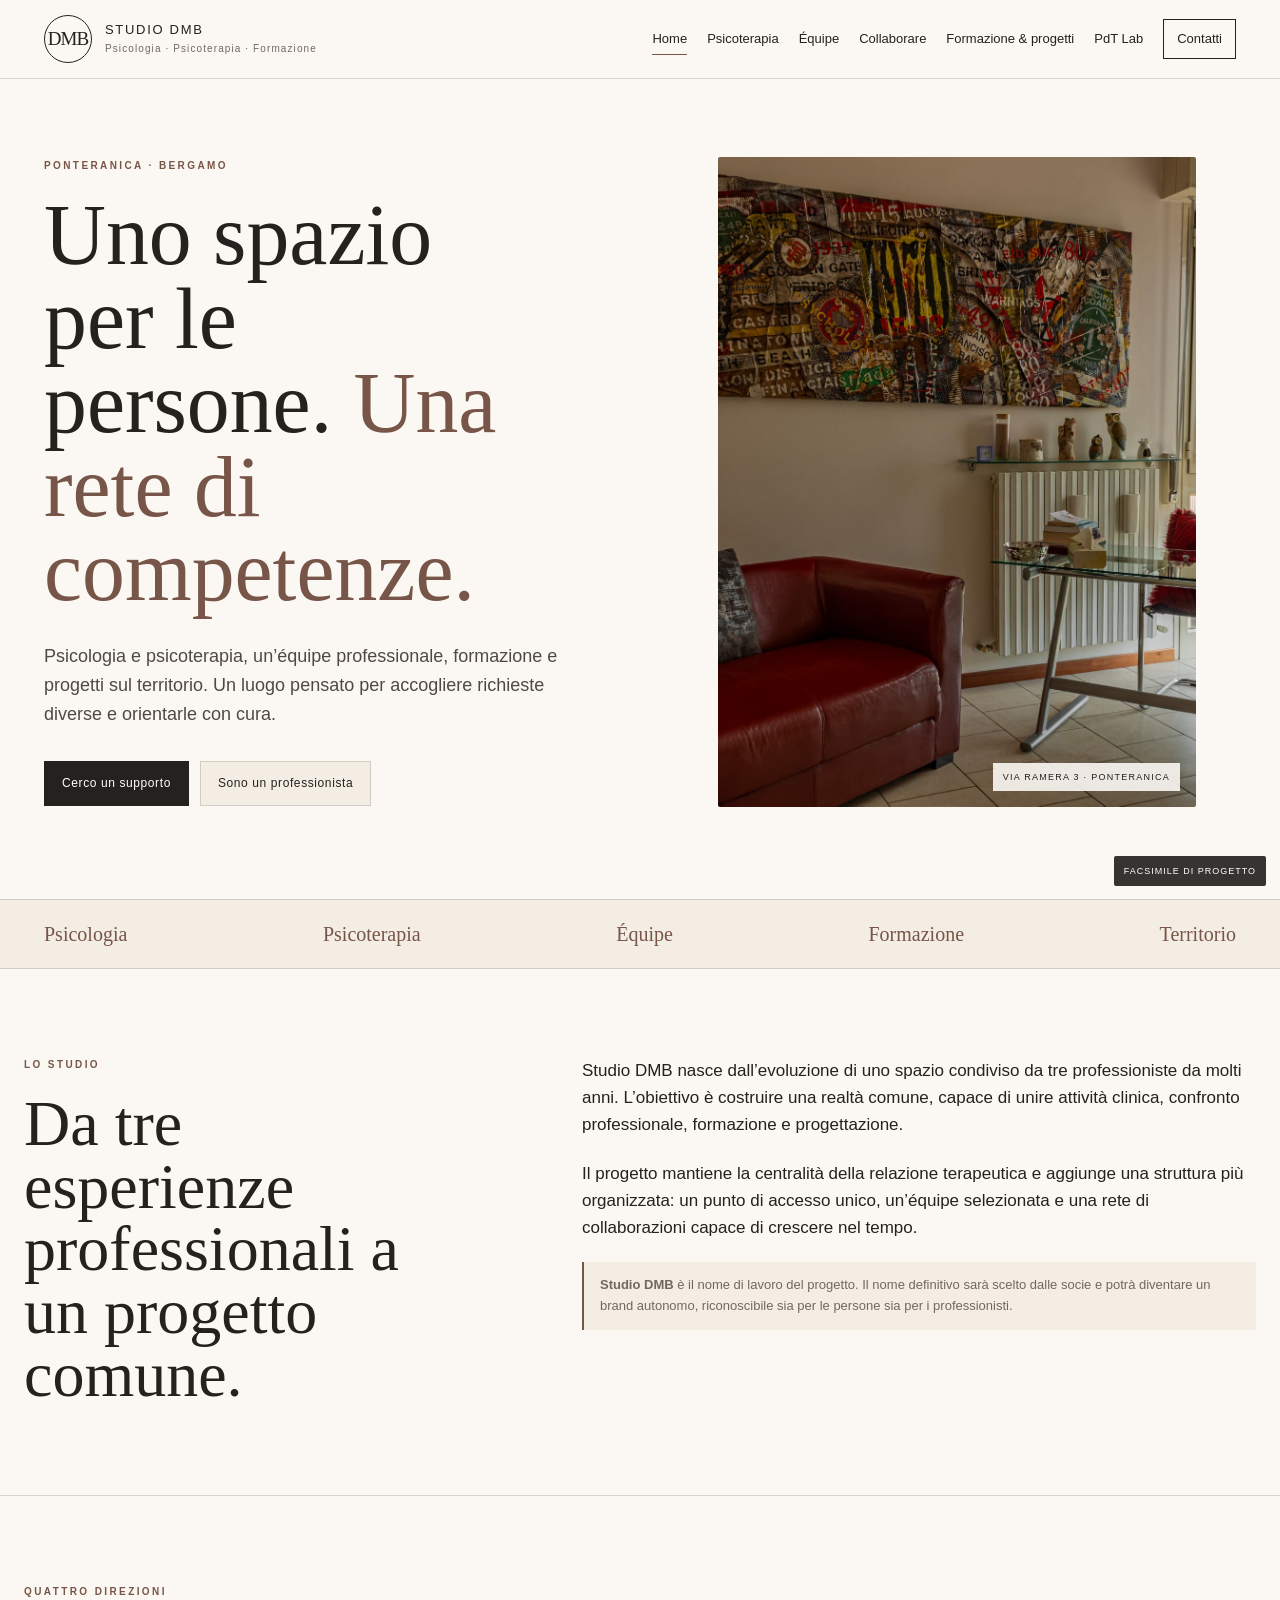
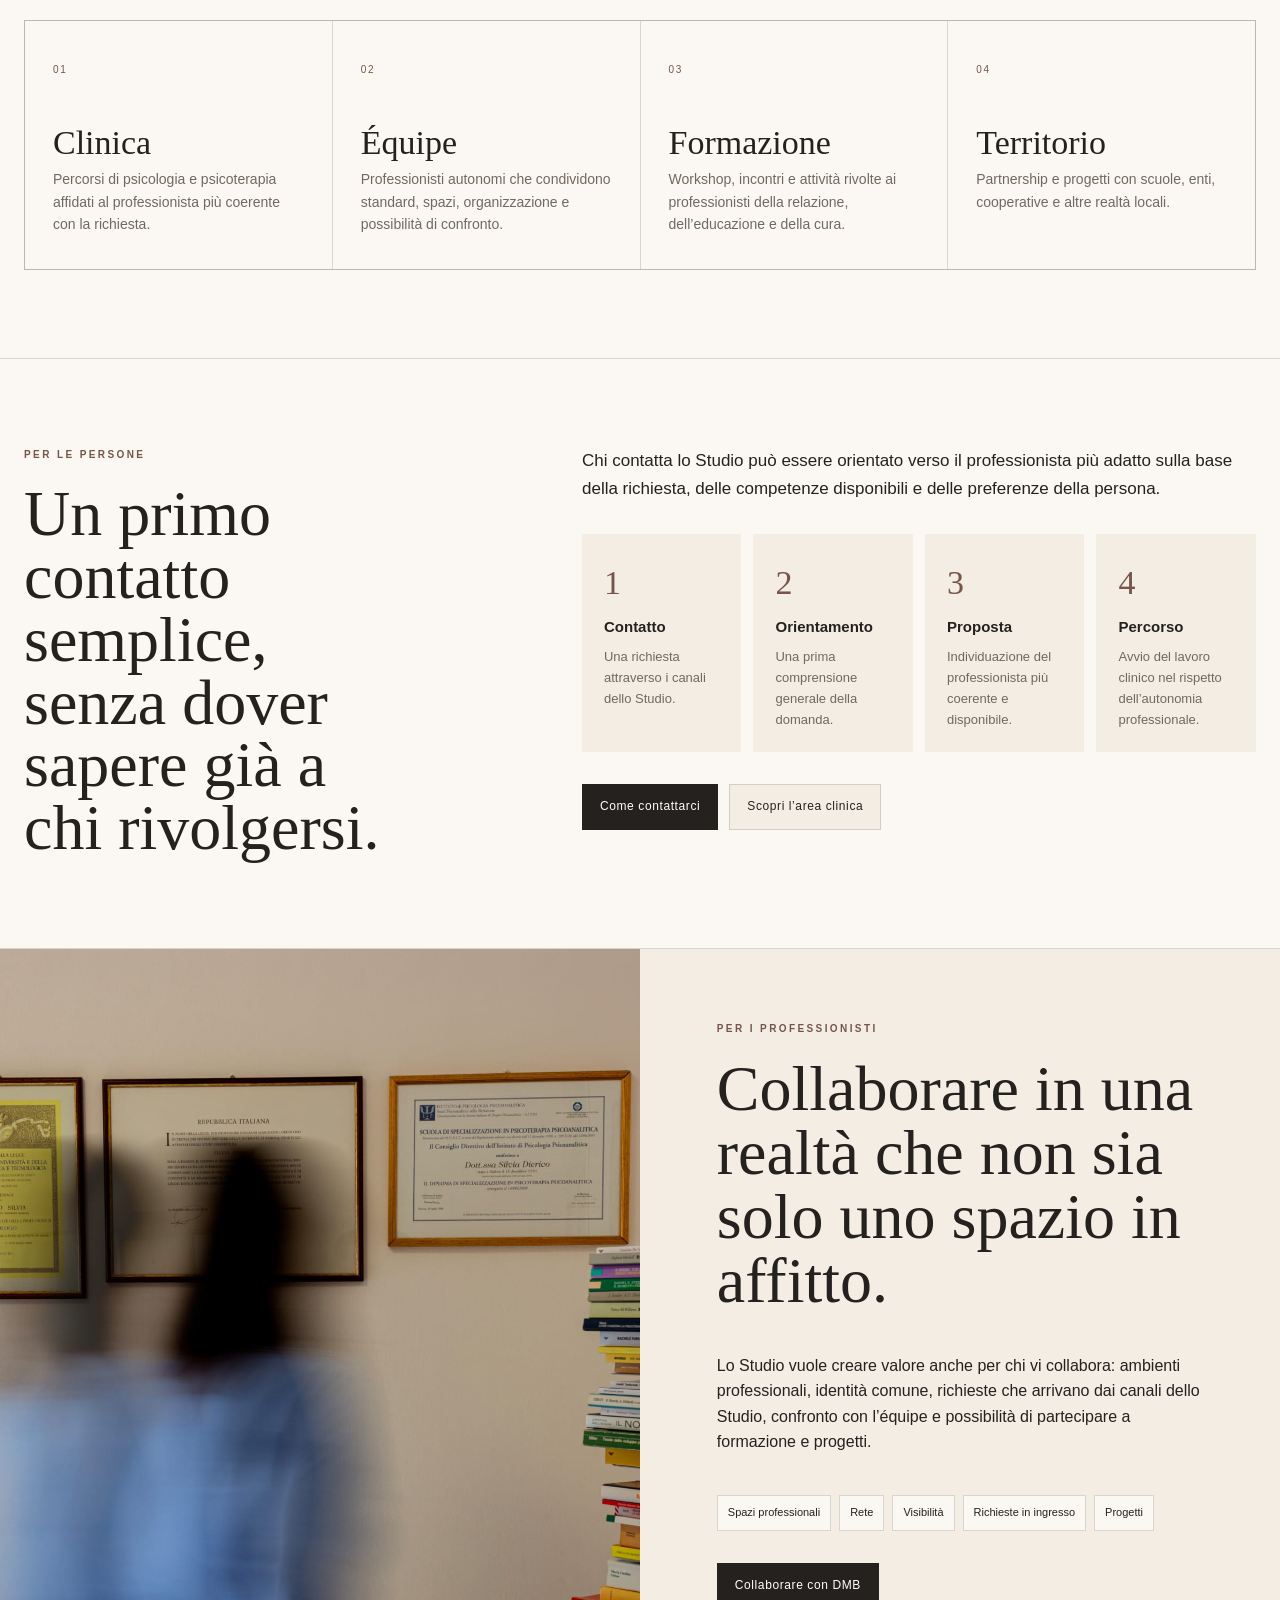
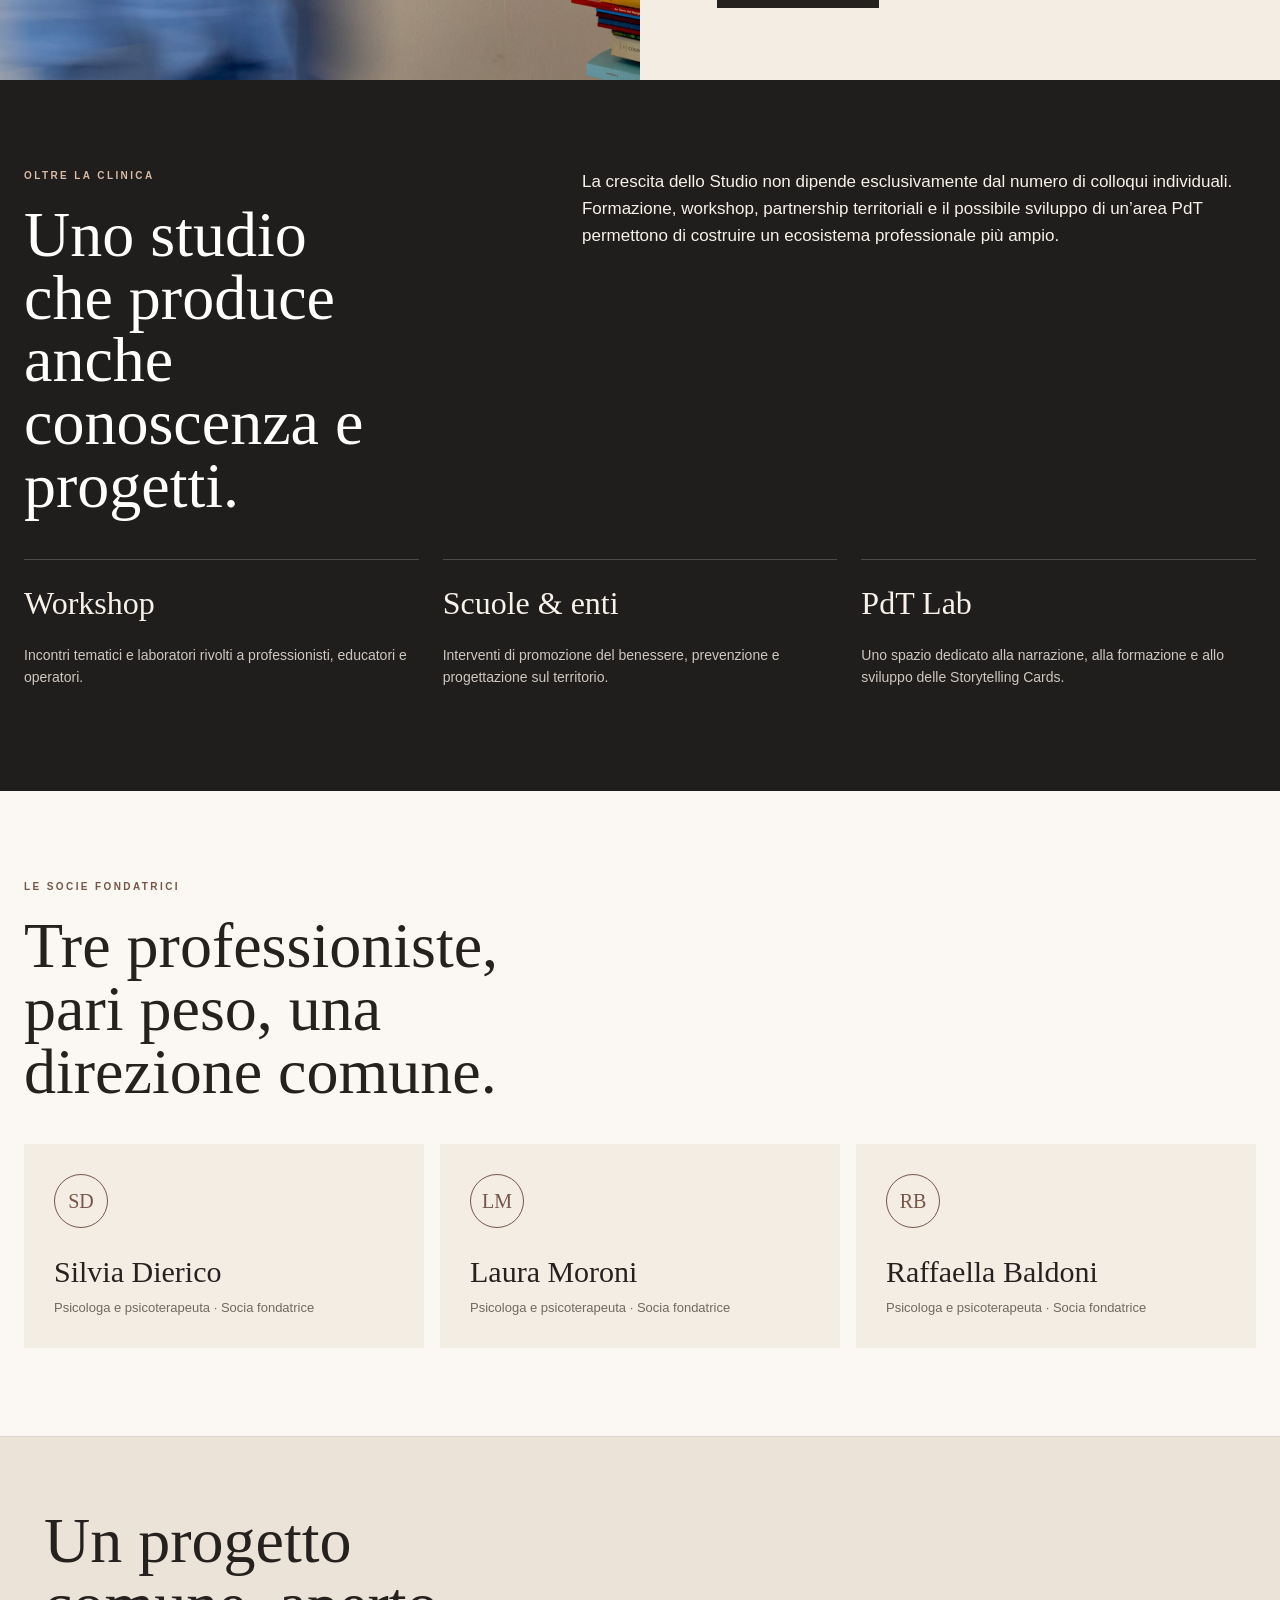
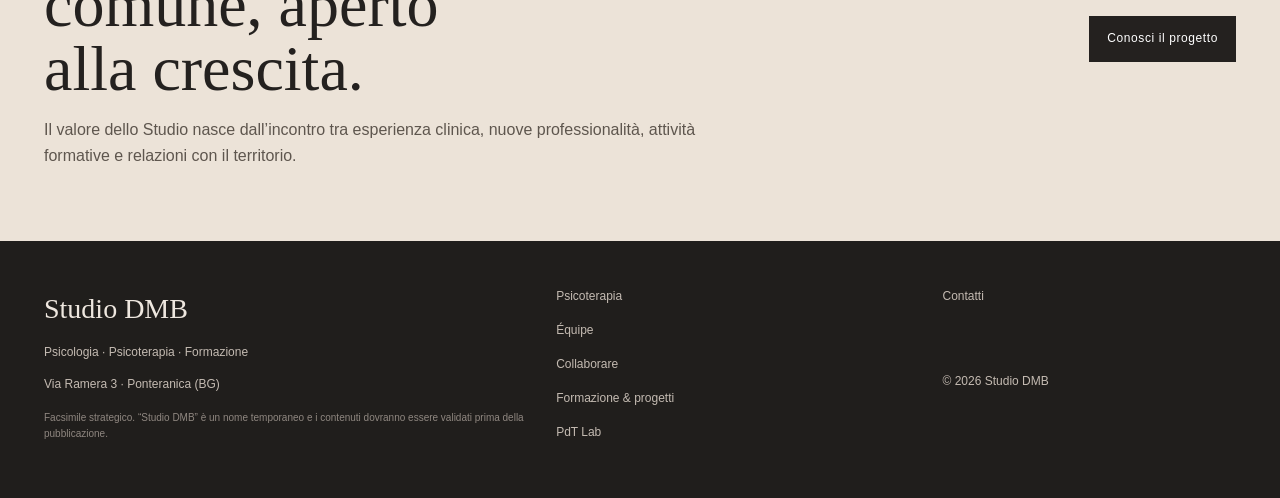
==== index.html @ 2db2015d "Add files via upload" ====
<!doctype html>
<html lang="it">
<head>
  <meta charset="utf-8"><meta name="viewport" content="width=device-width,initial-scale=1">
  <title>Studio DMB — Psicologia, Psicoterapia, Formazione</title>
  <meta name="description" content="Studio DMB a Ponteranica: psicologia, psicoterapia, équipe, formazione e progetti con scuole, enti e territorio.">
  <link rel="stylesheet" href="style.css">
</head>
<body>
<a class="skip-link" href="#main">Vai al contenuto</a>
<header class="site-header"><div class="header-inner">
<a class="brand" href="index.html"><span class="monogram">DMB</span><span class="brand-copy"><strong>Studio DMB</strong><small>Psicologia · Psicoterapia · Formazione</small></span></a>
<button class="menu-toggle" aria-expanded="false" aria-controls="nav">Menu</button>
<nav id="nav" class="main-nav"><a aria-current="page" href="index.html">Home</a><a href="psicoterapia.html">Psicoterapia</a><a href="equipe.html">Équipe</a><a href="collaborare.html">Collaborare</a><a href="formazione-progetti.html">Formazione & progetti</a><a href="pdt.html">PdT Lab</a><a class="nav-cta" href="contatti.html">Contatti</a></nav>
</div></header>
<main id="main">
<section class="hero">
  <div class="hero-copy">
    <p class="eyebrow">PONTERANICA · BERGAMO</p>
    <h1>Uno spazio per le persone. <em>Una rete di competenze.</em></h1>
    <p class="lead">Psicologia e psicoterapia, un’équipe professionale, formazione e progetti sul territorio. Un luogo pensato per accogliere richieste diverse e orientarle con cura.</p>
    <div class="hero-actions"><a class="button primary" href="psicoterapia.html">Cerco un supporto</a><a class="button soft" href="collaborare.html">Sono un professionista</a></div>
  </div>
  <figure class="hero-media"><img src="assets/studio-main.jpg" alt="Interno dello studio a Ponteranica con divano rosso, scrivania e luce naturale"><figcaption class="media-tag">Via Ramera 3 · Ponteranica</figcaption></figure>
</section>
<section class="band"><div class="band-inner"><span>Psicologia</span><span>Psicoterapia</span><span>Équipe</span><span>Formazione</span><span>Territorio</span></div></section>
<section class="section"><div class="section-inner section-grid">
  <div><p class="eyebrow">LO STUDIO</p><h2 class="section-title">Da tre esperienze professionali a un progetto comune.</h2></div>
  <div class="section-copy"><p>Studio DMB nasce dall’evoluzione di uno spazio condiviso da tre professioniste da molti anni. L’obiettivo è costruire una realtà comune, capace di unire attività clinica, confronto professionale, formazione e progettazione.</p><p>Il progetto mantiene la centralità della relazione terapeutica e aggiunge una struttura più organizzata: un punto di accesso unico, un’équipe selezionata e una rete di collaborazioni capace di crescere nel tempo.</p><p class="small-note"><strong>Studio DMB</strong> è il nome di lavoro del progetto. Il nome definitivo sarà scelto dalle socie e potrà diventare un brand autonomo, riconoscibile sia per le persone sia per i professionisti.</p></div>
</div></section>
<section class="section"><div class="section-inner"><p class="eyebrow">QUATTRO DIREZIONI</p><div class="value-grid">
  <article class="value-card"><span class="number">01</span><h3>Clinica</h3><p>Percorsi di psicologia e psicoterapia affidati al professionista più coerente con la richiesta.</p></article>
  <article class="value-card"><span class="number">02</span><h3>Équipe</h3><p>Professionisti autonomi che condividono standard, spazi, organizzazione e possibilità di confronto.</p></article>
  <article class="value-card"><span class="number">03</span><h3>Formazione</h3><p>Workshop, incontri e attività rivolte ai professionisti della relazione, dell’educazione e della cura.</p></article>
  <article class="value-card"><span class="number">04</span><h3>Territorio</h3><p>Partnership e progetti con scuole, enti, cooperative e altre realtà locali.</p></article>
</div></div></section>
<section class="section"><div class="section-inner section-grid">
  <div><p class="eyebrow">PER LE PERSONE</p><h2 class="section-title">Un primo contatto semplice, senza dover sapere già a chi rivolgersi.</h2></div>
  <div class="section-copy"><p>Chi contatta lo Studio può essere orientato verso il professionista più adatto sulla base della richiesta, delle competenze disponibili e delle preferenze della persona.</p><div class="pathway">
    <div class="step"><b>1</b><h3>Contatto</h3><p>Una richiesta attraverso i canali dello Studio.</p></div>
    <div class="step"><b>2</b><h3>Orientamento</h3><p>Una prima comprensione generale della domanda.</p></div>
    <div class="step"><b>3</b><h3>Proposta</h3><p>Individuazione del professionista più coerente e disponibile.</p></div>
    <div class="step"><b>4</b><h3>Percorso</h3><p>Avvio del lavoro clinico nel rispetto dell’autonomia professionale.</p></div>
  </div><div class="hero-actions"><a class="button primary" href="contatti.html">Come contattarci</a><a class="button soft" href="psicoterapia.html">Scopri l’area clinica</a></div></div>
</div></section>
<section class="photo-split">
  <div class="photo"><img src="assets/studio-movement.jpg" alt="Figura in movimento nello studio accanto a diplomi e libri"></div>
  <div class="copy"><p class="eyebrow">PER I PROFESSIONISTI</p><h2>Collaborare in una realtà che non sia solo uno spazio in affitto.</h2><p>Lo Studio vuole creare valore anche per chi vi collabora: ambienti professionali, identità comune, richieste che arrivano dai canali dello Studio, confronto con l’équipe e possibilità di partecipare a formazione e progetti.</p><div class="tag-row"><span class="tag">Spazi professionali</span><span class="tag">Rete</span><span class="tag">Visibilità</span><span class="tag">Richieste in ingresso</span><span class="tag">Progetti</span></div><div class="hero-actions"><a class="button primary" href="collaborare.html">Collaborare con DMB</a></div></div>
</section>
<section class="section dark-section"><div class="section-inner"><div class="section-grid">
  <div><p class="eyebrow">OLTRE LA CLINICA</p><h2 class="section-title">Uno studio che produce anche conoscenza e progetti.</h2></div>
  <div class="section-copy"><p>La crescita dello Studio non dipende esclusivamente dal numero di colloqui individuali. Formazione, workshop, partnership territoriali e il possibile sviluppo di un’area PdT permettono di costruire un ecosistema professionale più ampio.</p></div>
</div><div class="dark-grid"><article class="dark-card"><h3>Workshop</h3><p>Incontri tematici e laboratori rivolti a professionisti, educatori e operatori.</p></article><article class="dark-card"><h3>Scuole & enti</h3><p>Interventi di promozione del benessere, prevenzione e progettazione sul territorio.</p></article><article class="dark-card"><h3>PdT Lab</h3><p>Uno spazio dedicato alla narrazione, alla formazione e allo sviluppo delle Storytelling Cards.</p></article></div></div></section>
<section class="section"><div class="section-inner"><p class="eyebrow">LE SOCIE FONDATRICI</p><h2 class="section-title" style="max-width:16ch">Tre professioniste, pari peso, una direzione comune.</h2><div class="founder-grid">
  <article class="founder"><div class="founder-badge">SD</div><h3>Silvia Dierico</h3><p>Psicologa e psicoterapeuta · Socia fondatrice</p></article>
  <article class="founder"><div class="founder-badge">LM</div><h3>Laura Moroni</h3><p>Psicologa e psicoterapeuta · Socia fondatrice</p></article>
  <article class="founder"><div class="founder-badge">RB</div><h3>Raffaella Baldoni</h3><p>Psicologa e psicoterapeuta · Socia fondatrice</p></article>
</div></div></section>
<section class="callout"><div class="callout-inner"><div><h2>Un progetto comune, aperto alla crescita.</h2><p>Il valore dello Studio nasce dall’incontro tra esperienza clinica, nuove professionalità, attività formative e relazioni con il territorio.</p></div><a class="button primary" href="equipe.html">Conosci il progetto</a></div></section>
</main>
<footer class="site-footer"><div class="footer-inner"><div><div class="footer-brand">Studio DMB</div><p>Psicologia · Psicoterapia · Formazione</p><p>Via Ramera 3 · Ponteranica (BG)</p><p class="footer-note">Facsimile strategico. “Studio DMB” è un nome temporaneo e i contenuti dovranno essere validati prima della pubblicazione.</p></div><div class="footer-nav"><a href="psicoterapia.html">Psicoterapia</a><a href="equipe.html">Équipe</a><a href="collaborare.html">Collaborare</a><a href="formazione-progetti.html">Formazione & progetti</a><a href="pdt.html">PdT Lab</a></div><div class="footer-nav"><a href="contatti.html">Contatti</a><p>© 2026 Studio DMB</p></div></div></footer>
<div class="demo-note">Facsimile di progetto</div><script src="script.js"></script>
</body></html>
---- style.css ----
:root{
  --paper:#fbf8f3;
  --ivory:#f3ede4;
  --sand:#ded0bf;
  --ink:#24211f;
  --muted:#716960;
  --brown:#775548;
  --wine:#73362f;
  --dark:#201e1c;
  --line:rgba(36,33,31,.16);
  --serif:Georgia,'Times New Roman',serif;
  --sans:Inter,Arial,Helvetica,sans-serif;
  --max:1240px;
}
*{box-sizing:border-box}
html{scroll-behavior:smooth}
body{margin:0;background:var(--paper);color:var(--ink);font-family:var(--sans);line-height:1.6}
a{color:inherit;text-decoration:none}
img{display:block;max-width:100%}
button,input,textarea,select{font:inherit}
.skip-link{position:absolute;left:-999px;top:0;background:#fff;padding:10px;z-index:100}.skip-link:focus{left:10px;top:10px}
.site-header{position:sticky;top:0;z-index:30;background:rgba(251,248,243,.94);backdrop-filter:blur(14px);border-bottom:1px solid var(--line)}
.header-inner{max-width:var(--max);margin:auto;padding:15px 24px;display:flex;align-items:center;justify-content:space-between;gap:24px}
.brand{display:flex;align-items:center;gap:13px;min-width:max-content}.monogram{width:48px;height:48px;border:1px solid var(--ink);border-radius:50%;display:grid;place-items:center;font-family:var(--serif);font-size:19px;letter-spacing:-.05em}.brand-copy{display:flex;flex-direction:column;line-height:1.15}.brand-copy strong{font-weight:500;letter-spacing:.13em;text-transform:uppercase;font-size:13px}.brand-copy small{font-size:10px;color:var(--muted);letter-spacing:.11em;margin-top:5px}
.main-nav{display:flex;align-items:center;gap:20px;font-size:13px}.main-nav a{padding:8px 0;position:relative}.main-nav a:not(.nav-cta)::after{content:'';position:absolute;left:0;bottom:2px;width:0;height:1px;background:var(--brown);transition:.2s}.main-nav a:hover::after,.main-nav a[aria-current='page']::after{width:100%}.nav-cta{border:1px solid var(--ink);padding:9px 13px!important}.menu-toggle{display:none;border:1px solid var(--line);background:transparent;padding:8px 11px;color:var(--ink)}
.hero{max-width:var(--max);margin:auto;padding:62px 24px 76px;display:grid;grid-template-columns:1fr 1fr;gap:6vw;align-items:center;min-height:78vh}.hero-copy{max-width:650px}.eyebrow{font-size:10px;letter-spacing:.24em;text-transform:uppercase;color:var(--brown);font-weight:700;margin:0 0 20px}.hero h1,.page-hero h1,.section-title,.display{font-family:var(--serif);font-weight:400;line-height:.98;margin:0}.hero h1{font-size:clamp(54px,6.7vw,94px);max-width:11ch}.hero h1 em{font-style:normal;color:var(--brown)}.lead{font-size:18px;color:#4f4944;max-width:680px;margin:28px 0 0}.hero-actions{display:flex;gap:11px;flex-wrap:wrap;margin-top:32px}.button{display:inline-flex;align-items:center;justify-content:center;gap:8px;padding:12px 17px;font-size:12px;letter-spacing:.05em;border:1px solid var(--ink);transition:.2s}.button.primary{background:var(--ink);color:#fff}.button:hover{transform:translateY(-1px)}.button.soft{border-color:var(--line);background:var(--ivory)}
.hero-media{position:relative}.hero-media img{width:100%;height:650px;object-fit:cover;object-position:center;border-radius:2px}.media-tag{position:absolute;right:16px;bottom:16px;background:rgba(251,248,243,.9);padding:7px 10px;font-size:9px;letter-spacing:.14em;text-transform:uppercase}
.band{border-top:1px solid var(--line);border-bottom:1px solid var(--line);background:var(--ivory)}.band-inner{max-width:var(--max);margin:auto;padding:18px 24px;display:flex;gap:28px;justify-content:space-between;flex-wrap:wrap;font-family:var(--serif);font-size:20px;color:var(--brown)}
.section{padding:88px 24px;border-bottom:1px solid var(--line)}.section-inner{max-width:var(--max);margin:auto}.section-grid{display:grid;grid-template-columns:.82fr 1.18fr;gap:7vw;align-items:start}.section-title{font-size:clamp(42px,5vw,70px);max-width:12ch}.section-copy{max-width:760px;font-size:17px}.section-copy p:first-child{margin-top:0}.section-copy p{margin-bottom:21px}.small-note{font-size:13px;color:var(--muted);border-left:2px solid var(--brown);padding:13px 16px;background:var(--ivory)}
.value-grid{display:grid;grid-template-columns:repeat(4,1fr);gap:1px;background:var(--line);border:1px solid var(--line)}.value-card{background:var(--paper);padding:34px 28px;min-height:240px}.value-card .number{font-size:10px;letter-spacing:.18em;color:var(--brown)}.value-card h3{font-family:var(--serif);font-size:34px;font-weight:400;margin:46px 0 8px;line-height:1}.value-card p{font-size:14px;color:var(--muted);margin:0}
.pathway{display:grid;grid-template-columns:repeat(4,1fr);gap:12px;margin-top:32px}.step{background:var(--ivory);padding:22px;min-height:182px}.step b{font-family:var(--serif);font-size:34px;font-weight:400;color:var(--brown)}.step h3{margin:5px 0 8px;font-size:15px}.step p{font-size:13px;color:var(--muted);margin:0}
.two-col{display:grid;grid-template-columns:1.15fr .85fr;gap:5vw;align-items:start}.panel{background:var(--ivory);border:1px solid var(--line);padding:32px}.panel h3{font-family:var(--serif);font-size:34px;font-weight:400;line-height:1.05;margin:0 0 14px}.panel p{color:#554f49}.clean-list{list-style:none;padding:0;margin:26px 0 0;border-top:1px solid var(--line)}.clean-list li{padding:11px 0;border-bottom:1px solid var(--line);font-size:14px}
.dark-section{background:var(--dark);color:#f7f1e9}.dark-section .eyebrow{color:#d8b9a5}.dark-section .section-title{color:#fff}.dark-grid{display:grid;grid-template-columns:repeat(3,1fr);gap:24px;margin-top:42px}.dark-card{border-top:1px solid rgba(255,255,255,.2);padding-top:18px}.dark-card h3{font-family:var(--serif);font-weight:400;font-size:32px;margin:0 0 8px}.dark-card p{color:#cfc7bf;font-size:14px}
.photo-split{display:grid;grid-template-columns:1fr 1fr;min-height:620px}.photo-split .photo{min-height:620px}.photo-split img{width:100%;height:100%;object-fit:cover;object-position:center}.photo-split .copy{padding:72px clamp(28px,6vw,90px);display:flex;flex-direction:column;justify-content:center;background:var(--ivory)}.photo-split .copy h2{font-family:var(--serif);font-size:clamp(44px,5vw,72px);font-weight:400;line-height:1;margin:0 0 24px}.tag-row{display:flex;flex-wrap:wrap;gap:8px;margin-top:24px}.tag{border:1px solid var(--line);padding:8px 10px;font-size:11px;background:var(--paper)}
.founder-grid{display:grid;grid-template-columns:repeat(3,1fr);gap:16px;margin-top:40px}.founder{background:var(--ivory);padding:30px}.founder-badge{width:54px;height:54px;border:1px solid var(--brown);border-radius:50%;display:grid;place-items:center;font-family:var(--serif);font-size:20px;color:var(--brown)}.founder h3{font-family:var(--serif);font-size:30px;font-weight:400;margin:20px 0 2px}.founder p{margin:0;color:var(--muted);font-size:13px}
.callout{background:#ece3d8}.callout-inner{max-width:var(--max);margin:auto;padding:72px 24px;display:grid;grid-template-columns:1fr auto;gap:40px;align-items:center}.callout h2{font-family:var(--serif);font-size:clamp(40px,5vw,64px);font-weight:400;line-height:1;margin:0;max-width:14ch}.callout p{max-width:700px;margin:16px 0 0;color:#5e564e}
.page-hero{max-width:var(--max);margin:auto;padding:78px 24px 64px;display:grid;grid-template-columns:.95fr 1.05fr;gap:6vw;align-items:end}.page-hero h1{font-size:clamp(52px,7vw,94px);max-width:11ch}.page-hero .intro{font-size:18px;color:#544d47;max-width:680px;margin:0}.page-hero-media{max-width:var(--max);margin:0 auto 0;padding:0 24px}.page-hero-media img{width:100%;height:440px;object-fit:cover;object-position:center}
.card-grid{display:grid;grid-template-columns:repeat(3,1fr);gap:16px;margin-top:36px}.card{border:1px solid var(--line);background:var(--paper);padding:28px}.card h3{font-family:var(--serif);font-size:31px;font-weight:400;line-height:1.05;margin:0 0 10px}.card p{font-size:14px;color:var(--muted);margin:0}.card .meta{font-size:9px;letter-spacing:.18em;text-transform:uppercase;color:var(--brown);display:block;margin-bottom:25px}
.timeline{display:grid;grid-template-columns:repeat(4,1fr);gap:0;border-top:1px solid var(--line);margin-top:36px}.timeline-item{padding:26px 22px;border-right:1px solid var(--line)}.timeline-item:last-child{border-right:0}.timeline-item span{font-family:var(--serif);font-size:28px;color:var(--brown)}.timeline-item h3{font-size:14px;margin:10px 0 6px}.timeline-item p{font-size:13px;color:var(--muted);margin:0}
.contact-layout{display:grid;grid-template-columns:1fr 1fr;gap:5vw}.contact-box{background:var(--ivory);padding:30px}.contact-box h3{font-family:var(--serif);font-size:35px;font-weight:400;margin:0 0 12px}.form{display:grid;gap:12px}.form label{font-size:11px;letter-spacing:.08em;text-transform:uppercase}.form input,.form textarea,.form select{width:100%;border:1px solid var(--line);background:#fff;padding:12px;color:var(--ink)}.form textarea{min-height:120px;resize:vertical}.form .button{width:max-content}
.demo-note{position:fixed;right:14px;bottom:14px;z-index:20;background:rgba(32,30,28,.9);color:#fff;padding:8px 10px;font-size:9px;letter-spacing:.11em;text-transform:uppercase;border-radius:2px}
.site-footer{background:var(--dark);color:#eee7df}.footer-inner{max-width:var(--max);margin:auto;padding:46px 24px;display:grid;grid-template-columns:1.15fr .85fr .7fr;gap:30px}.footer-brand{font-family:var(--serif);font-size:28px}.footer-inner p,.footer-inner a{font-size:12px;color:#c4bbb2}.footer-nav{display:grid;gap:6px}.footer-note{font-size:10px!important;color:#8f8780!important;margin-top:16px}
@media(max-width:1000px){.main-nav{display:none;position:absolute;left:0;right:0;top:79px;background:var(--paper);padding:20px 24px;flex-direction:column;align-items:flex-start;border-bottom:1px solid var(--line)}.main-nav.open{display:flex}.menu-toggle{display:block}.hero,.page-hero,.section-grid,.two-col,.contact-layout{grid-template-columns:1fr}.hero{min-height:auto}.hero-media img{height:520px}.value-grid{grid-template-columns:repeat(2,1fr)}.pathway{grid-template-columns:repeat(2,1fr)}.dark-grid,.card-grid,.founder-grid{grid-template-columns:1fr}.photo-split{grid-template-columns:1fr}.photo-split .photo{min-height:420px}.callout-inner{grid-template-columns:1fr}.timeline{grid-template-columns:1fr 1fr}.timeline-item:nth-child(2){border-right:0}.timeline-item:nth-child(-n+2){border-bottom:1px solid var(--line)}.footer-inner{grid-template-columns:1fr 1fr}}
@media(max-width:640px){.header-inner{padding:12px 18px}.brand-copy small{display:none}.monogram{width:42px;height:42px}.hero,.page-hero{padding:50px 18px}.hero h1,.page-hero h1{font-size:50px}.hero-media img{height:400px}.section{padding:64px 18px}.section-title{font-size:44px}.value-grid,.pathway,.timeline,.footer-inner{grid-template-columns:1fr}.timeline-item{border-right:0!important;border-bottom:1px solid var(--line)}.band-inner{padding:15px 18px;font-size:17px}.photo-split .copy{padding:55px 18px}.page-hero-media{padding:0 18px}.page-hero-media img{height:320px}.demo-note{font-size:8px}.footer-inner{padding:38px 18px}}
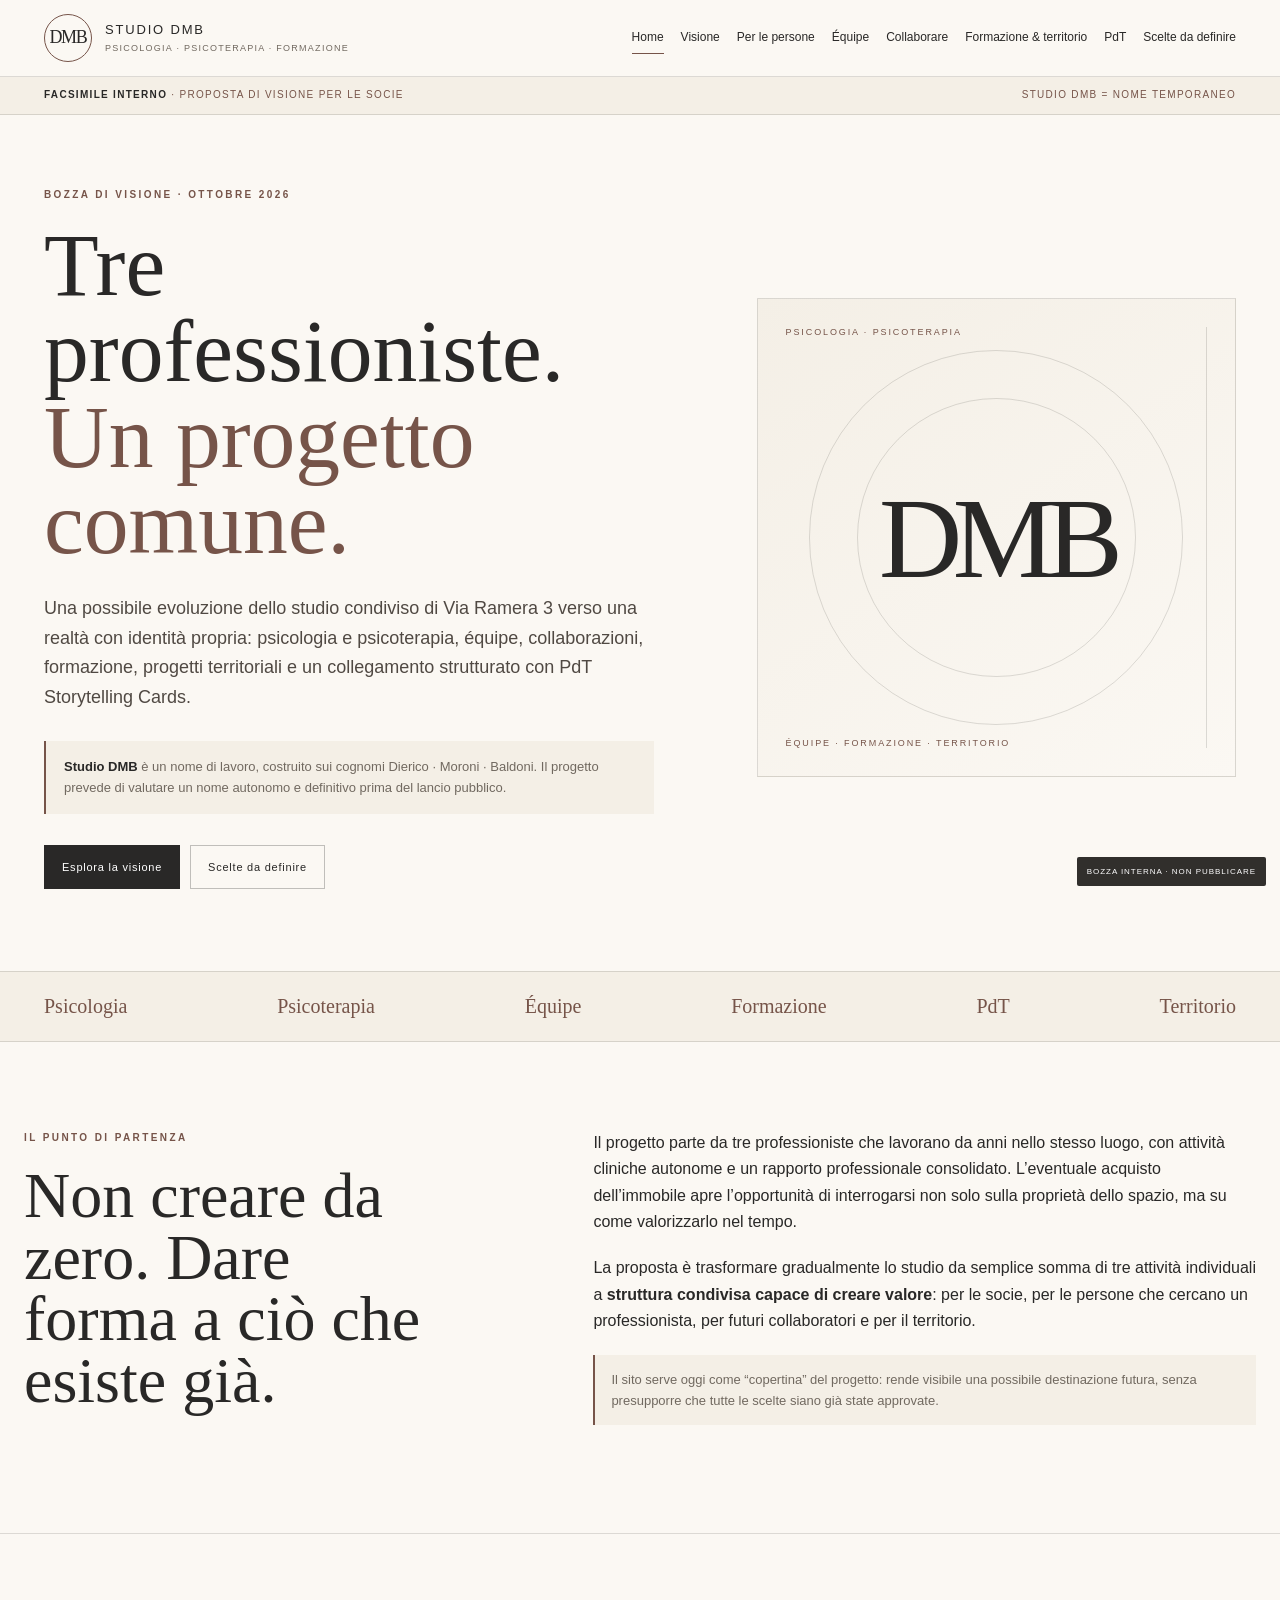
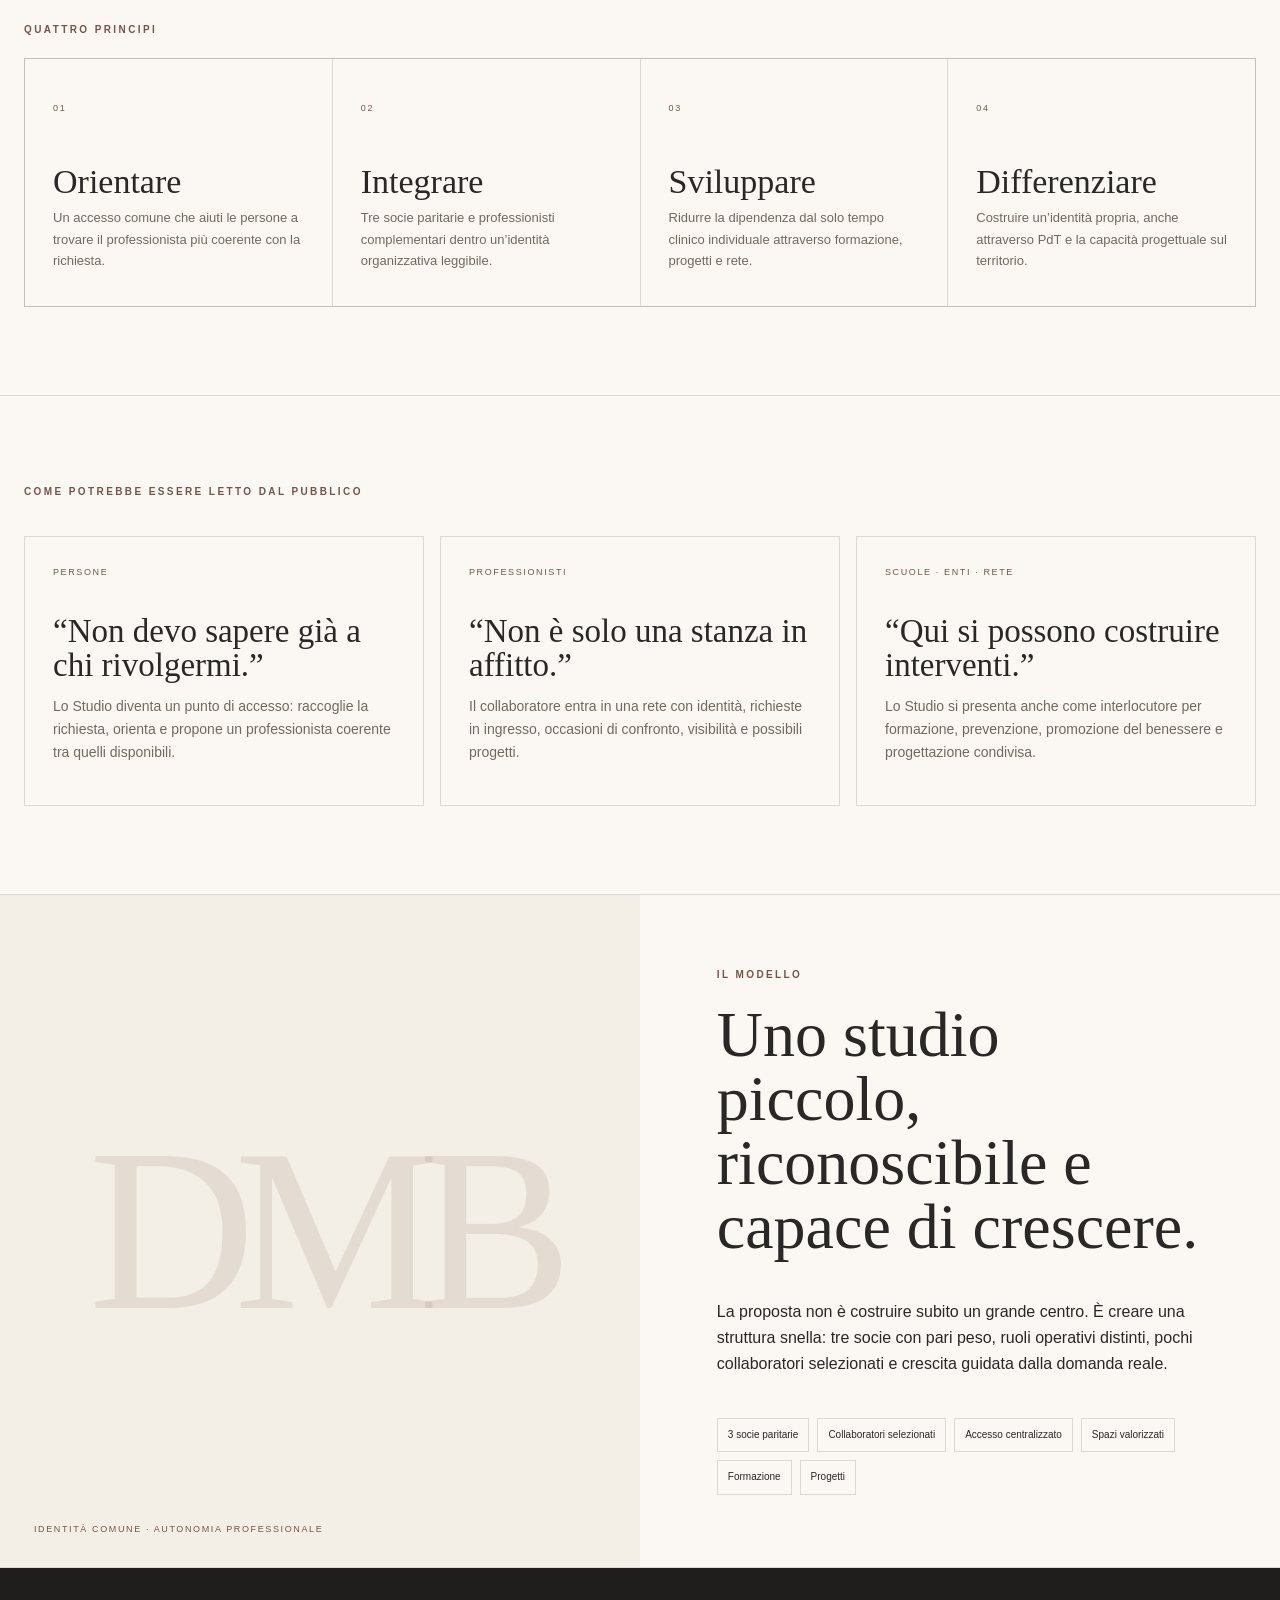
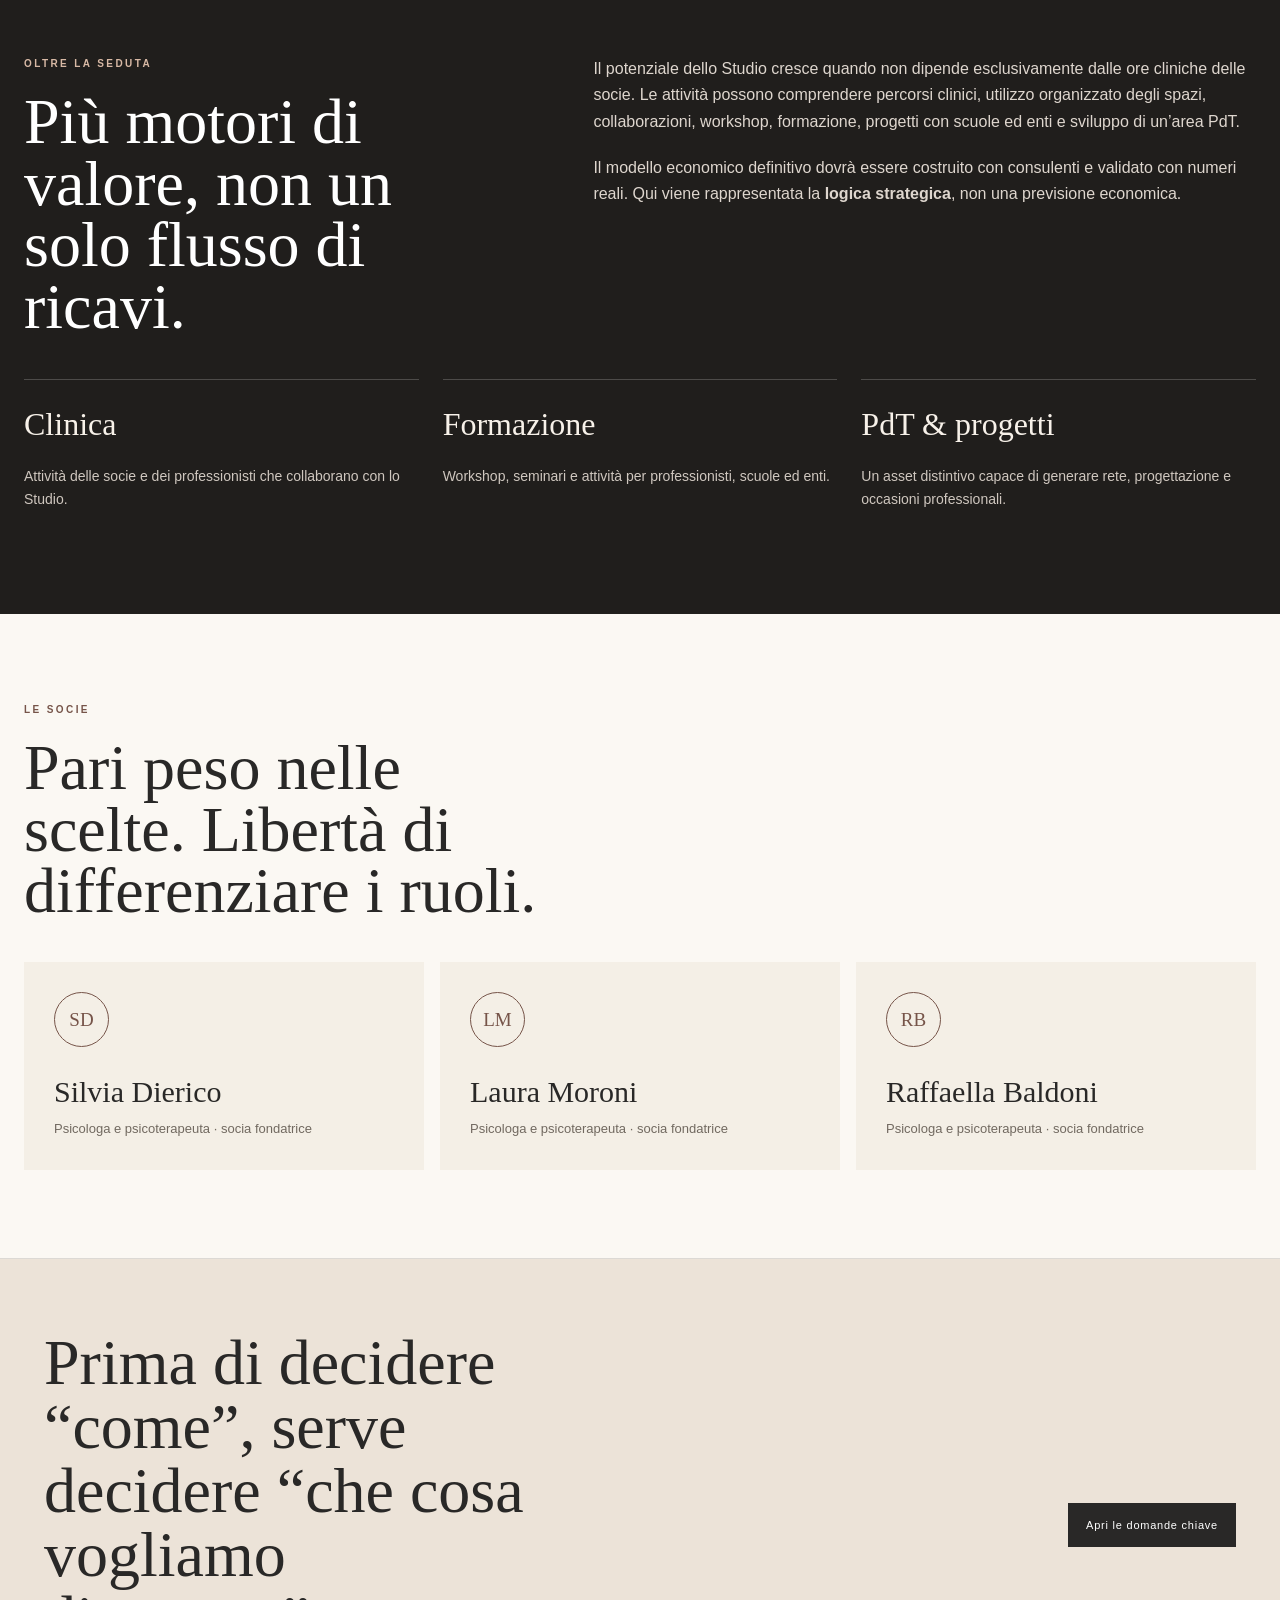
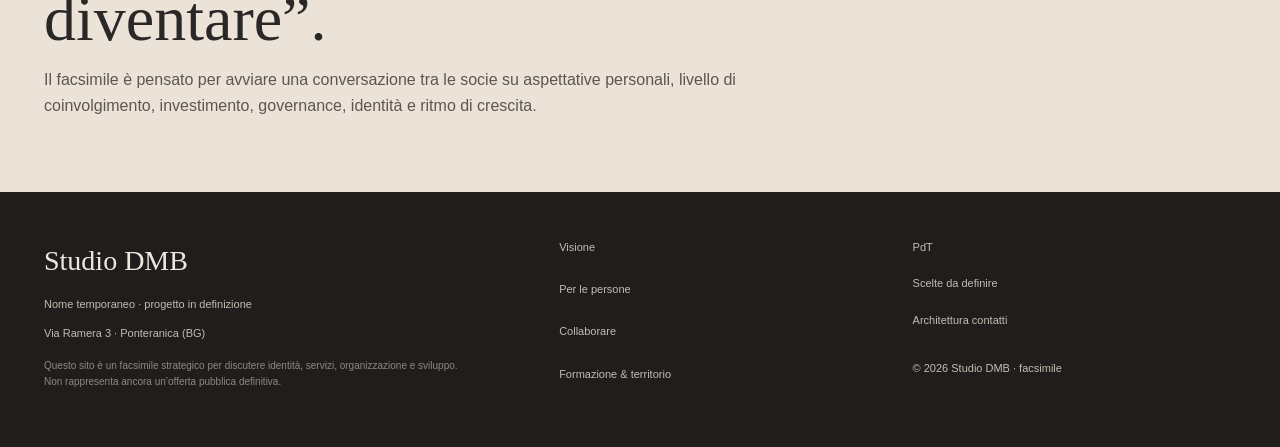
==== commit f7df9b6a: "Add files via upload" ====
--- a/index.html
+++ b/index.html
@@ -1,63 +1,16 @@
-<!doctype html>
-<html lang="it">
-<head>
-  <meta charset="utf-8"><meta name="viewport" content="width=device-width,initial-scale=1">
-  <title>Studio DMB — Psicologia, Psicoterapia, Formazione</title>
-  <meta name="description" content="Studio DMB a Ponteranica: psicologia, psicoterapia, équipe, formazione e progetti con scuole, enti e territorio.">
-  <link rel="stylesheet" href="style.css">
-</head>
-<body>
-<a class="skip-link" href="#main">Vai al contenuto</a>
+<!doctype html><html lang="it"><head><meta charset="utf-8"><meta name="viewport" content="width=device-width,initial-scale=1"><title>Studio DMB — Facsimile strategico</title><meta name="description" content="Bozza di visione interna per l’evoluzione dello Studio DMB."><link rel="icon" href="assets/favicon.svg" type="image/svg+xml"><link rel="stylesheet" href="style.css"></head><body><a class="skip-link" href="#main">Vai al contenuto</a>
 <header class="site-header"><div class="header-inner">
-<a class="brand" href="index.html"><span class="monogram">DMB</span><span class="brand-copy"><strong>Studio DMB</strong><small>Psicologia · Psicoterapia · Formazione</small></span></a>
+<a class="brand" href="index.html"><span class="brand-mark">DMB</span><span class="brand-copy"><strong>Studio DMB</strong><small>Psicologia · Psicoterapia · Formazione</small></span></a>
 <button class="menu-toggle" aria-expanded="false" aria-controls="nav">Menu</button>
-<nav id="nav" class="main-nav"><a aria-current="page" href="index.html">Home</a><a href="psicoterapia.html">Psicoterapia</a><a href="equipe.html">Équipe</a><a href="collaborare.html">Collaborare</a><a href="formazione-progetti.html">Formazione & progetti</a><a href="pdt.html">PdT Lab</a><a class="nav-cta" href="contatti.html">Contatti</a></nav>
+<nav id="nav" class="main-nav"><a aria-current="page" href="index.html">Home</a><a href="visione.html">Visione</a><a href="psicoterapia.html">Per le persone</a><a href="equipe.html">Équipe</a><a href="collaborare.html">Collaborare</a><a href="formazione-progetti.html">Formazione & territorio</a><a href="pdt.html">PdT</a><a href="decisioni.html">Scelte da definire</a></nav>
 </div></header>
-<main id="main">
-<section class="hero">
-  <div class="hero-copy">
-    <p class="eyebrow">PONTERANICA · BERGAMO</p>
-    <h1>Uno spazio per le persone. <em>Una rete di competenze.</em></h1>
-    <p class="lead">Psicologia e psicoterapia, un’équipe professionale, formazione e progetti sul territorio. Un luogo pensato per accogliere richieste diverse e orientarle con cura.</p>
-    <div class="hero-actions"><a class="button primary" href="psicoterapia.html">Cerco un supporto</a><a class="button soft" href="collaborare.html">Sono un professionista</a></div>
-  </div>
-  <figure class="hero-media"><img src="assets/studio-main.jpg" alt="Interno dello studio a Ponteranica con divano rosso, scrivania e luce naturale"><figcaption class="media-tag">Via Ramera 3 · Ponteranica</figcaption></figure>
-</section>
-<section class="band"><div class="band-inner"><span>Psicologia</span><span>Psicoterapia</span><span>Équipe</span><span>Formazione</span><span>Territorio</span></div></section>
-<section class="section"><div class="section-inner section-grid">
-  <div><p class="eyebrow">LO STUDIO</p><h2 class="section-title">Da tre esperienze professionali a un progetto comune.</h2></div>
-  <div class="section-copy"><p>Studio DMB nasce dall’evoluzione di uno spazio condiviso da tre professioniste da molti anni. L’obiettivo è costruire una realtà comune, capace di unire attività clinica, confronto professionale, formazione e progettazione.</p><p>Il progetto mantiene la centralità della relazione terapeutica e aggiunge una struttura più organizzata: un punto di accesso unico, un’équipe selezionata e una rete di collaborazioni capace di crescere nel tempo.</p><p class="small-note"><strong>Studio DMB</strong> è il nome di lavoro del progetto. Il nome definitivo sarà scelto dalle socie e potrà diventare un brand autonomo, riconoscibile sia per le persone sia per i professionisti.</p></div>
-</div></section>
-<section class="section"><div class="section-inner"><p class="eyebrow">QUATTRO DIREZIONI</p><div class="value-grid">
-  <article class="value-card"><span class="number">01</span><h3>Clinica</h3><p>Percorsi di psicologia e psicoterapia affidati al professionista più coerente con la richiesta.</p></article>
-  <article class="value-card"><span class="number">02</span><h3>Équipe</h3><p>Professionisti autonomi che condividono standard, spazi, organizzazione e possibilità di confronto.</p></article>
-  <article class="value-card"><span class="number">03</span><h3>Formazione</h3><p>Workshop, incontri e attività rivolte ai professionisti della relazione, dell’educazione e della cura.</p></article>
-  <article class="value-card"><span class="number">04</span><h3>Territorio</h3><p>Partnership e progetti con scuole, enti, cooperative e altre realtà locali.</p></article>
-</div></div></section>
-<section class="section"><div class="section-inner section-grid">
-  <div><p class="eyebrow">PER LE PERSONE</p><h2 class="section-title">Un primo contatto semplice, senza dover sapere già a chi rivolgersi.</h2></div>
-  <div class="section-copy"><p>Chi contatta lo Studio può essere orientato verso il professionista più adatto sulla base della richiesta, delle competenze disponibili e delle preferenze della persona.</p><div class="pathway">
-    <div class="step"><b>1</b><h3>Contatto</h3><p>Una richiesta attraverso i canali dello Studio.</p></div>
-    <div class="step"><b>2</b><h3>Orientamento</h3><p>Una prima comprensione generale della domanda.</p></div>
-    <div class="step"><b>3</b><h3>Proposta</h3><p>Individuazione del professionista più coerente e disponibile.</p></div>
-    <div class="step"><b>4</b><h3>Percorso</h3><p>Avvio del lavoro clinico nel rispetto dell’autonomia professionale.</p></div>
-  </div><div class="hero-actions"><a class="button primary" href="contatti.html">Come contattarci</a><a class="button soft" href="psicoterapia.html">Scopri l’area clinica</a></div></div>
-</div></section>
-<section class="photo-split">
-  <div class="photo"><img src="assets/studio-movement.jpg" alt="Figura in movimento nello studio accanto a diplomi e libri"></div>
-  <div class="copy"><p class="eyebrow">PER I PROFESSIONISTI</p><h2>Collaborare in una realtà che non sia solo uno spazio in affitto.</h2><p>Lo Studio vuole creare valore anche per chi vi collabora: ambienti professionali, identità comune, richieste che arrivano dai canali dello Studio, confronto con l’équipe e possibilità di partecipare a formazione e progetti.</p><div class="tag-row"><span class="tag">Spazi professionali</span><span class="tag">Rete</span><span class="tag">Visibilità</span><span class="tag">Richieste in ingresso</span><span class="tag">Progetti</span></div><div class="hero-actions"><a class="button primary" href="collaborare.html">Collaborare con DMB</a></div></div>
-</section>
-<section class="section dark-section"><div class="section-inner"><div class="section-grid">
-  <div><p class="eyebrow">OLTRE LA CLINICA</p><h2 class="section-title">Uno studio che produce anche conoscenza e progetti.</h2></div>
-  <div class="section-copy"><p>La crescita dello Studio non dipende esclusivamente dal numero di colloqui individuali. Formazione, workshop, partnership territoriali e il possibile sviluppo di un’area PdT permettono di costruire un ecosistema professionale più ampio.</p></div>
-</div><div class="dark-grid"><article class="dark-card"><h3>Workshop</h3><p>Incontri tematici e laboratori rivolti a professionisti, educatori e operatori.</p></article><article class="dark-card"><h3>Scuole & enti</h3><p>Interventi di promozione del benessere, prevenzione e progettazione sul territorio.</p></article><article class="dark-card"><h3>PdT Lab</h3><p>Uno spazio dedicato alla narrazione, alla formazione e allo sviluppo delle Storytelling Cards.</p></article></div></div></section>
-<section class="section"><div class="section-inner"><p class="eyebrow">LE SOCIE FONDATRICI</p><h2 class="section-title" style="max-width:16ch">Tre professioniste, pari peso, una direzione comune.</h2><div class="founder-grid">
-  <article class="founder"><div class="founder-badge">SD</div><h3>Silvia Dierico</h3><p>Psicologa e psicoterapeuta · Socia fondatrice</p></article>
-  <article class="founder"><div class="founder-badge">LM</div><h3>Laura Moroni</h3><p>Psicologa e psicoterapeuta · Socia fondatrice</p></article>
-  <article class="founder"><div class="founder-badge">RB</div><h3>Raffaella Baldoni</h3><p>Psicologa e psicoterapeuta · Socia fondatrice</p></article>
-</div></div></section>
-<section class="callout"><div class="callout-inner"><div><h2>Un progetto comune, aperto alla crescita.</h2><p>Il valore dello Studio nasce dall’incontro tra esperienza clinica, nuove professionalità, attività formative e relazioni con il territorio.</p></div><a class="button primary" href="equipe.html">Conosci il progetto</a></div></section>
-</main>
-<footer class="site-footer"><div class="footer-inner"><div><div class="footer-brand">Studio DMB</div><p>Psicologia · Psicoterapia · Formazione</p><p>Via Ramera 3 · Ponteranica (BG)</p><p class="footer-note">Facsimile strategico. “Studio DMB” è un nome temporaneo e i contenuti dovranno essere validati prima della pubblicazione.</p></div><div class="footer-nav"><a href="psicoterapia.html">Psicoterapia</a><a href="equipe.html">Équipe</a><a href="collaborare.html">Collaborare</a><a href="formazione-progetti.html">Formazione & progetti</a><a href="pdt.html">PdT Lab</a></div><div class="footer-nav"><a href="contatti.html">Contatti</a><p>© 2026 Studio DMB</p></div></div></footer>
-<div class="demo-note">Facsimile di progetto</div><script src="script.js"></script>
-</body></html>
+<div class="internal-ribbon"><div class="inner"><span><b>Facsimile interno</b> · proposta di visione per le socie</span><span>Studio DMB = nome temporaneo</span></div></div><main id="main">
+<section class="hero"><div class="hero-copy"><p class="eyebrow">BOZZA DI VISIONE · OTTOBRE 2026</p><h1>Tre professioniste. <em>Un progetto comune.</em></h1><p class="lead">Una possibile evoluzione dello studio condiviso di Via Ramera 3 verso una realtà con identità propria: psicologia e psicoterapia, équipe, collaborazioni, formazione, progetti territoriali e un collegamento strutturato con PdT Storytelling Cards.</p><div class="note-box"><strong>Studio DMB</strong> è un nome di lavoro, costruito sui cognomi Dierico · Moroni · Baldoni. Il progetto prevede di valutare un nome autonomo e definitivo prima del lancio pubblico.</div><div class="hero-actions"><a class="button primary" href="visione.html">Esplora la visione</a><a class="button soft" href="decisioni.html">Scelte da definire</a></div></div><div class="hero-mark" aria-label="Marchio concettuale Studio DMB"><span class="small-top">Psicologia · Psicoterapia</span><div class="big">DMB</div><span class="small-bottom">Équipe · Formazione · Territorio</span><span class="axis"></span></div></section>
+<section class="band"><div class="band-inner"><span>Psicologia</span><span>Psicoterapia</span><span>Équipe</span><span>Formazione</span><span>PdT</span><span>Territorio</span></div></section>
+<section class="section"><div class="section-inner section-grid"><div><p class="eyebrow">IL PUNTO DI PARTENZA</p><h2 class="section-title">Non creare da zero. Dare forma a ciò che esiste già.</h2></div><div class="section-copy"><p>Il progetto parte da tre professioniste che lavorano da anni nello stesso luogo, con attività cliniche autonome e un rapporto professionale consolidato. L’eventuale acquisto dell’immobile apre l’opportunità di interrogarsi non solo sulla proprietà dello spazio, ma su come valorizzarlo nel tempo.</p><p>La proposta è trasformare gradualmente lo studio da semplice somma di tre attività individuali a <strong>struttura condivisa capace di creare valore</strong>: per le socie, per le persone che cercano un professionista, per futuri collaboratori e per il territorio.</p><p class="small-note">Il sito serve oggi come “copertina” del progetto: rende visibile una possibile destinazione futura, senza presupporre che tutte le scelte siano già state approvate.</p></div></div></section>
+<section class="section"><div class="section-inner"><p class="eyebrow">QUATTRO PRINCIPI</p><div class="value-grid"><article class="value-card"><span class="number">01</span><h3>Orientare</h3><p>Un accesso comune che aiuti le persone a trovare il professionista più coerente con la richiesta.</p></article><article class="value-card"><span class="number">02</span><h3>Integrare</h3><p>Tre socie paritarie e professionisti complementari dentro un’identità organizzativa leggibile.</p></article><article class="value-card"><span class="number">03</span><h3>Sviluppare</h3><p>Ridurre la dipendenza dal solo tempo clinico individuale attraverso formazione, progetti e rete.</p></article><article class="value-card"><span class="number">04</span><h3>Differenziare</h3><p>Costruire un’identità propria, anche attraverso PdT e la capacità progettuale sul territorio.</p></article></div></div></section>
+<section class="section"><div class="section-inner"><p class="eyebrow">COME POTREBBE ESSERE LETTO DAL PUBBLICO</p><div class="concept-grid"><article class="concept-card"><span class="meta">PERSONE</span><h3>“Non devo sapere già a chi rivolgermi.”</h3><p>Lo Studio diventa un punto di accesso: raccoglie la richiesta, orienta e propone un professionista coerente tra quelli disponibili.</p></article><article class="concept-card"><span class="meta">PROFESSIONISTI</span><h3>“Non è solo una stanza in affitto.”</h3><p>Il collaboratore entra in una rete con identità, richieste in ingresso, occasioni di confronto, visibilità e possibili progetti.</p></article><article class="concept-card"><span class="meta">SCUOLE · ENTI · RETE</span><h3>“Qui si possono costruire interventi.”</h3><p>Lo Studio si presenta anche come interlocutore per formazione, prevenzione, promozione del benessere e progettazione condivisa.</p></article></div></div></section>
+<section class="typographic-split"><div class="visual"><span class="caption">Identità comune · autonomia professionale</span></div><div class="copy"><p class="eyebrow">IL MODELLO</p><h2>Uno studio piccolo, riconoscibile e capace di crescere.</h2><p>La proposta non è costruire subito un grande centro. È creare una struttura snella: tre socie con pari peso, ruoli operativi distinti, pochi collaboratori selezionati e crescita guidata dalla domanda reale.</p><div class="tag-row"><span class="tag">3 socie paritarie</span><span class="tag">Collaboratori selezionati</span><span class="tag">Accesso centralizzato</span><span class="tag">Spazi valorizzati</span><span class="tag">Formazione</span><span class="tag">Progetti</span></div></div></section>
+<section class="section dark-section"><div class="section-inner section-grid"><div><p class="eyebrow">OLTRE LA SEDUTA</p><h2 class="section-title">Più motori di valore, non un solo flusso di ricavi.</h2></div><div class="section-copy"><p>Il potenziale dello Studio cresce quando non dipende esclusivamente dalle ore cliniche delle socie. Le attività possono comprendere percorsi clinici, utilizzo organizzato degli spazi, collaborazioni, workshop, formazione, progetti con scuole ed enti e sviluppo di un’area PdT.</p><p>Il modello economico definitivo dovrà essere costruito con consulenti e validato con numeri reali. Qui viene rappresentata la <strong>logica strategica</strong>, non una previsione economica.</p></div></div><div class="dark-grid"><article class="dark-card"><h3>Clinica</h3><p>Attività delle socie e dei professionisti che collaborano con lo Studio.</p></article><article class="dark-card"><h3>Formazione</h3><p>Workshop, seminari e attività per professionisti, scuole ed enti.</p></article><article class="dark-card"><h3>PdT & progetti</h3><p>Un asset distintivo capace di generare rete, progettazione e occasioni professionali.</p></article></div></div></section>
+<section class="section"><div class="section-inner"><p class="eyebrow">LE SOCIE</p><h2 class="section-title" style="max-width:17ch">Pari peso nelle scelte. Libertà di differenziare i ruoli.</h2><div class="founder-grid"><article class="founder"><div class="founder-badge">SD</div><h3>Silvia Dierico</h3><p>Psicologa e psicoterapeuta · socia fondatrice</p></article><article class="founder"><div class="founder-badge">LM</div><h3>Laura Moroni</h3><p>Psicologa e psicoterapeuta · socia fondatrice</p></article><article class="founder"><div class="founder-badge">RB</div><h3>Raffaella Baldoni</h3><p>Psicologa e psicoterapeuta · socia fondatrice</p></article></div></div></section>
+<section class="callout"><div class="callout-inner"><div><h2>Prima di decidere “come”, serve decidere “che cosa vogliamo diventare”.</h2><p>Il facsimile è pensato per avviare una conversazione tra le socie su aspettative personali, livello di coinvolgimento, investimento, governance, identità e ritmo di crescita.</p></div><a class="button primary" href="decisioni.html">Apri le domande chiave</a></div></section></main><footer class="site-footer"><div class="footer-inner"><div><div class="footer-brand">Studio DMB</div><p>Nome temporaneo · progetto in definizione</p><p>Via Ramera 3 · Ponteranica (BG)</p><p class="footer-note">Questo sito è un facsimile strategico per discutere identità, servizi, organizzazione e sviluppo. Non rappresenta ancora un’offerta pubblica definitiva.</p></div><div class="footer-nav"><a href="visione.html">Visione</a><a href="psicoterapia.html">Per le persone</a><a href="collaborare.html">Collaborare</a><a href="formazione-progetti.html">Formazione & territorio</a></div><div class="footer-nav"><a href="pdt.html">PdT</a><a href="decisioni.html">Scelte da definire</a><a href="contatti.html">Architettura contatti</a><p>© 2026 Studio DMB · facsimile</p></div></div></footer><div class="demo-note">Bozza interna · non pubblicare</div><script src="script.js"></script></body></html>
--- a/style.css
+++ b/style.css
@@ -1,44 +1,54 @@
+
 :root{
   --paper:#fbf8f3;
-  --ivory:#f3ede4;
-  --sand:#ded0bf;
-  --ink:#24211f;
+  --ivory:#f4efe6;
+  --warm:#eee5da;
+  --sand:#d8c9b5;
+  --ink:#292827;
+  --black:#151515;
   --muted:#716960;
-  --brown:#775548;
-  --wine:#73362f;
-  --dark:#201e1c;
-  --line:rgba(36,33,31,.16);
-  --serif:Georgia,'Times New Roman',serif;
+  --brown:#765449;
+  --wine:#7a3028;
+  --line:rgba(41,40,39,.15);
+  --line-strong:rgba(41,40,39,.28);
+  --serif:"Cormorant Garamond",Georgia,"Times New Roman",serif;
   --sans:Inter,Arial,Helvetica,sans-serif;
   --max:1240px;
 }
 *{box-sizing:border-box}
 html{scroll-behavior:smooth}
-body{margin:0;background:var(--paper);color:var(--ink);font-family:var(--sans);line-height:1.6}
+body{margin:0;background:var(--paper);color:var(--ink);font-family:var(--sans);line-height:1.65}
 a{color:inherit;text-decoration:none}
-img{display:block;max-width:100%}
 button,input,textarea,select{font:inherit}
-.skip-link{position:absolute;left:-999px;top:0;background:#fff;padding:10px;z-index:100}.skip-link:focus{left:10px;top:10px}
-.site-header{position:sticky;top:0;z-index:30;background:rgba(251,248,243,.94);backdrop-filter:blur(14px);border-bottom:1px solid var(--line)}
-.header-inner{max-width:var(--max);margin:auto;padding:15px 24px;display:flex;align-items:center;justify-content:space-between;gap:24px}
-.brand{display:flex;align-items:center;gap:13px;min-width:max-content}.monogram{width:48px;height:48px;border:1px solid var(--ink);border-radius:50%;display:grid;place-items:center;font-family:var(--serif);font-size:19px;letter-spacing:-.05em}.brand-copy{display:flex;flex-direction:column;line-height:1.15}.brand-copy strong{font-weight:500;letter-spacing:.13em;text-transform:uppercase;font-size:13px}.brand-copy small{font-size:10px;color:var(--muted);letter-spacing:.11em;margin-top:5px}
-.main-nav{display:flex;align-items:center;gap:20px;font-size:13px}.main-nav a{padding:8px 0;position:relative}.main-nav a:not(.nav-cta)::after{content:'';position:absolute;left:0;bottom:2px;width:0;height:1px;background:var(--brown);transition:.2s}.main-nav a:hover::after,.main-nav a[aria-current='page']::after{width:100%}.nav-cta{border:1px solid var(--ink);padding:9px 13px!important}.menu-toggle{display:none;border:1px solid var(--line);background:transparent;padding:8px 11px;color:var(--ink)}
-.hero{max-width:var(--max);margin:auto;padding:62px 24px 76px;display:grid;grid-template-columns:1fr 1fr;gap:6vw;align-items:center;min-height:78vh}.hero-copy{max-width:650px}.eyebrow{font-size:10px;letter-spacing:.24em;text-transform:uppercase;color:var(--brown);font-weight:700;margin:0 0 20px}.hero h1,.page-hero h1,.section-title,.display{font-family:var(--serif);font-weight:400;line-height:.98;margin:0}.hero h1{font-size:clamp(54px,6.7vw,94px);max-width:11ch}.hero h1 em{font-style:normal;color:var(--brown)}.lead{font-size:18px;color:#4f4944;max-width:680px;margin:28px 0 0}.hero-actions{display:flex;gap:11px;flex-wrap:wrap;margin-top:32px}.button{display:inline-flex;align-items:center;justify-content:center;gap:8px;padding:12px 17px;font-size:12px;letter-spacing:.05em;border:1px solid var(--ink);transition:.2s}.button.primary{background:var(--ink);color:#fff}.button:hover{transform:translateY(-1px)}.button.soft{border-color:var(--line);background:var(--ivory)}
-.hero-media{position:relative}.hero-media img{width:100%;height:650px;object-fit:cover;object-position:center;border-radius:2px}.media-tag{position:absolute;right:16px;bottom:16px;background:rgba(251,248,243,.9);padding:7px 10px;font-size:9px;letter-spacing:.14em;text-transform:uppercase}
-.band{border-top:1px solid var(--line);border-bottom:1px solid var(--line);background:var(--ivory)}.band-inner{max-width:var(--max);margin:auto;padding:18px 24px;display:flex;gap:28px;justify-content:space-between;flex-wrap:wrap;font-family:var(--serif);font-size:20px;color:var(--brown)}
-.section{padding:88px 24px;border-bottom:1px solid var(--line)}.section-inner{max-width:var(--max);margin:auto}.section-grid{display:grid;grid-template-columns:.82fr 1.18fr;gap:7vw;align-items:start}.section-title{font-size:clamp(42px,5vw,70px);max-width:12ch}.section-copy{max-width:760px;font-size:17px}.section-copy p:first-child{margin-top:0}.section-copy p{margin-bottom:21px}.small-note{font-size:13px;color:var(--muted);border-left:2px solid var(--brown);padding:13px 16px;background:var(--ivory)}
-.value-grid{display:grid;grid-template-columns:repeat(4,1fr);gap:1px;background:var(--line);border:1px solid var(--line)}.value-card{background:var(--paper);padding:34px 28px;min-height:240px}.value-card .number{font-size:10px;letter-spacing:.18em;color:var(--brown)}.value-card h3{font-family:var(--serif);font-size:34px;font-weight:400;margin:46px 0 8px;line-height:1}.value-card p{font-size:14px;color:var(--muted);margin:0}
-.pathway{display:grid;grid-template-columns:repeat(4,1fr);gap:12px;margin-top:32px}.step{background:var(--ivory);padding:22px;min-height:182px}.step b{font-family:var(--serif);font-size:34px;font-weight:400;color:var(--brown)}.step h3{margin:5px 0 8px;font-size:15px}.step p{font-size:13px;color:var(--muted);margin:0}
-.two-col{display:grid;grid-template-columns:1.15fr .85fr;gap:5vw;align-items:start}.panel{background:var(--ivory);border:1px solid var(--line);padding:32px}.panel h3{font-family:var(--serif);font-size:34px;font-weight:400;line-height:1.05;margin:0 0 14px}.panel p{color:#554f49}.clean-list{list-style:none;padding:0;margin:26px 0 0;border-top:1px solid var(--line)}.clean-list li{padding:11px 0;border-bottom:1px solid var(--line);font-size:14px}
-.dark-section{background:var(--dark);color:#f7f1e9}.dark-section .eyebrow{color:#d8b9a5}.dark-section .section-title{color:#fff}.dark-grid{display:grid;grid-template-columns:repeat(3,1fr);gap:24px;margin-top:42px}.dark-card{border-top:1px solid rgba(255,255,255,.2);padding-top:18px}.dark-card h3{font-family:var(--serif);font-weight:400;font-size:32px;margin:0 0 8px}.dark-card p{color:#cfc7bf;font-size:14px}
-.photo-split{display:grid;grid-template-columns:1fr 1fr;min-height:620px}.photo-split .photo{min-height:620px}.photo-split img{width:100%;height:100%;object-fit:cover;object-position:center}.photo-split .copy{padding:72px clamp(28px,6vw,90px);display:flex;flex-direction:column;justify-content:center;background:var(--ivory)}.photo-split .copy h2{font-family:var(--serif);font-size:clamp(44px,5vw,72px);font-weight:400;line-height:1;margin:0 0 24px}.tag-row{display:flex;flex-wrap:wrap;gap:8px;margin-top:24px}.tag{border:1px solid var(--line);padding:8px 10px;font-size:11px;background:var(--paper)}
-.founder-grid{display:grid;grid-template-columns:repeat(3,1fr);gap:16px;margin-top:40px}.founder{background:var(--ivory);padding:30px}.founder-badge{width:54px;height:54px;border:1px solid var(--brown);border-radius:50%;display:grid;place-items:center;font-family:var(--serif);font-size:20px;color:var(--brown)}.founder h3{font-family:var(--serif);font-size:30px;font-weight:400;margin:20px 0 2px}.founder p{margin:0;color:var(--muted);font-size:13px}
-.callout{background:#ece3d8}.callout-inner{max-width:var(--max);margin:auto;padding:72px 24px;display:grid;grid-template-columns:1fr auto;gap:40px;align-items:center}.callout h2{font-family:var(--serif);font-size:clamp(40px,5vw,64px);font-weight:400;line-height:1;margin:0;max-width:14ch}.callout p{max-width:700px;margin:16px 0 0;color:#5e564e}
-.page-hero{max-width:var(--max);margin:auto;padding:78px 24px 64px;display:grid;grid-template-columns:.95fr 1.05fr;gap:6vw;align-items:end}.page-hero h1{font-size:clamp(52px,7vw,94px);max-width:11ch}.page-hero .intro{font-size:18px;color:#544d47;max-width:680px;margin:0}.page-hero-media{max-width:var(--max);margin:0 auto 0;padding:0 24px}.page-hero-media img{width:100%;height:440px;object-fit:cover;object-position:center}
-.card-grid{display:grid;grid-template-columns:repeat(3,1fr);gap:16px;margin-top:36px}.card{border:1px solid var(--line);background:var(--paper);padding:28px}.card h3{font-family:var(--serif);font-size:31px;font-weight:400;line-height:1.05;margin:0 0 10px}.card p{font-size:14px;color:var(--muted);margin:0}.card .meta{font-size:9px;letter-spacing:.18em;text-transform:uppercase;color:var(--brown);display:block;margin-bottom:25px}
+.skip-link{position:absolute;left:-9999px;top:0;background:#fff;padding:10px;z-index:200}.skip-link:focus{left:10px;top:10px}
+.site-header{position:sticky;top:0;z-index:50;background:rgba(251,248,243,.94);backdrop-filter:blur(15px);border-bottom:1px solid var(--line)}
+.header-inner{max-width:var(--max);margin:auto;padding:14px 24px;display:flex;align-items:center;justify-content:space-between;gap:24px}
+.brand{display:flex;align-items:center;gap:13px;min-width:max-content}
+.brand-mark{width:48px;height:48px;border:1px solid var(--brown);border-radius:50%;display:grid;place-items:center;font-family:var(--serif);font-size:18px;letter-spacing:-.07em;color:var(--ink);background:var(--paper)}
+.brand-copy{display:flex;flex-direction:column;line-height:1.12}.brand-copy strong{font-weight:500;letter-spacing:.14em;text-transform:uppercase;font-size:13px}.brand-copy small{font-size:9px;color:var(--muted);letter-spacing:.14em;margin-top:5px;text-transform:uppercase}
+.main-nav{display:flex;align-items:center;gap:17px;font-size:12px}.main-nav a{padding:8px 0;position:relative}.main-nav a:not(.nav-cta)::after{content:"";position:absolute;left:0;bottom:2px;width:0;height:1px;background:var(--brown);transition:.2s}.main-nav a:hover::after,.main-nav a[aria-current="page"]::after{width:100%}.nav-cta{border:1px solid var(--ink);padding:9px 12px!important}.menu-toggle{display:none;border:1px solid var(--line);background:transparent;padding:8px 11px;color:var(--ink)}
+.internal-ribbon{border-bottom:1px solid var(--line);background:var(--ivory)}.internal-ribbon .inner{max-width:var(--max);margin:auto;padding:10px 24px;display:flex;justify-content:space-between;gap:20px;align-items:center;font-size:10px;letter-spacing:.13em;text-transform:uppercase;color:var(--brown)}.internal-ribbon b{font-weight:600;color:var(--ink)}
+.hero{max-width:var(--max);margin:auto;padding:72px 24px 82px;display:grid;grid-template-columns:1.12fr .88fr;gap:8vw;align-items:center;min-height:75vh}
+.hero-copy{max-width:720px}.eyebrow{font-size:10px;letter-spacing:.24em;text-transform:uppercase;color:var(--brown);font-weight:600;margin:0 0 19px}.hero h1,.page-hero h1,.section-title,.display{font-family:var(--serif);font-weight:400;line-height:.96;margin:0}.hero h1{font-size:clamp(58px,7vw,98px);max-width:11ch}.hero h1 em{font-style:normal;color:var(--brown)}.lead{font-size:18px;color:#504943;max-width:680px;margin:28px 0 0}.hero-actions{display:flex;gap:10px;flex-wrap:wrap;margin-top:31px}.button{display:inline-flex;align-items:center;justify-content:center;padding:12px 17px;font-size:11px;letter-spacing:.07em;border:1px solid var(--ink);transition:.2s}.button.primary{background:var(--ink);color:#fff}.button.soft{border-color:var(--line-strong);background:transparent}.button:hover{transform:translateY(-1px)}
+.hero-mark{aspect-ratio:1/1;border:1px solid var(--line);background:linear-gradient(145deg,var(--ivory),var(--paper));position:relative;display:grid;place-items:center;overflow:hidden;min-height:440px}.hero-mark:before,.hero-mark:after{content:"";position:absolute;border:1px solid var(--line);border-radius:50%}.hero-mark:before{width:78%;height:78%}.hero-mark:after{width:58%;height:58%}.hero-mark .big{font-family:var(--serif);font-size:clamp(74px,9vw,130px);letter-spacing:-.08em;z-index:2}.hero-mark .small-top,.hero-mark .small-bottom{position:absolute;left:28px;font-size:9px;letter-spacing:.21em;text-transform:uppercase;color:var(--brown)}.hero-mark .small-top{top:26px}.hero-mark .small-bottom{bottom:26px}.hero-mark .axis{position:absolute;right:28px;top:28px;bottom:28px;width:1px;background:var(--line)}
+.note-box{margin-top:28px;border-left:2px solid var(--brown);background:var(--ivory);padding:15px 18px;font-size:13px;color:var(--muted);max-width:680px}.note-box strong{color:var(--ink)}
+.band{border-top:1px solid var(--line);border-bottom:1px solid var(--line);background:var(--ivory)}.band-inner{max-width:var(--max);margin:auto;padding:18px 24px;display:flex;gap:30px;justify-content:space-between;flex-wrap:wrap;font-family:var(--serif);font-size:20px;color:var(--brown)}
+.section{padding:88px 24px;border-bottom:1px solid var(--line)}.section-inner{max-width:var(--max);margin:auto}.section-grid{display:grid;grid-template-columns:.84fr 1.16fr;gap:7vw;align-items:start}.section-title{font-size:clamp(43px,5vw,70px);max-width:13ch}.section-copy{max-width:770px;font-size:16px}.section-copy p:first-child{margin-top:0}.section-copy p{margin-bottom:20px}.small-note{font-size:13px;color:var(--muted);border-left:2px solid var(--brown);padding:14px 16px;background:var(--ivory)}
+.value-grid{display:grid;grid-template-columns:repeat(4,1fr);gap:1px;background:var(--line);border:1px solid var(--line)}.value-card{background:var(--paper);padding:34px 28px;min-height:240px}.value-card .number{font-size:9px;letter-spacing:.18em;color:var(--brown)}.value-card h3{font-family:var(--serif);font-size:34px;font-weight:400;margin:46px 0 8px;line-height:1}.value-card p{font-size:13px;color:var(--muted);margin:0}
+.concept-grid{display:grid;grid-template-columns:repeat(3,1fr);gap:16px;margin-top:36px}.concept-card{border:1px solid var(--line);padding:28px;background:var(--paper);min-height:270px}.concept-card .meta{font-size:9px;letter-spacing:.18em;text-transform:uppercase;color:var(--brown);display:block;margin-bottom:34px}.concept-card h3{font-family:var(--serif);font-weight:400;font-size:33px;line-height:1.04;margin:0 0 12px}.concept-card p{font-size:14px;color:var(--muted);margin:0}.concept-card ul{padding-left:18px;color:var(--muted);font-size:13px}
+.pathway{display:grid;grid-template-columns:repeat(4,1fr);gap:12px;margin-top:32px}.step{background:var(--ivory);padding:22px;min-height:182px}.step b{font-family:var(--serif);font-size:34px;font-weight:400;color:var(--brown)}.step h3{margin:5px 0 8px;font-size:14px}.step p{font-size:13px;color:var(--muted);margin:0}
+.two-col{display:grid;grid-template-columns:1.08fr .92fr;gap:5vw;align-items:start}.panel{background:var(--ivory);border:1px solid var(--line);padding:30px}.panel h3{font-family:var(--serif);font-size:34px;font-weight:400;line-height:1.05;margin:0 0 14px}.panel p{color:#554f49}.clean-list{list-style:none;padding:0;margin:25px 0 0;border-top:1px solid var(--line)}.clean-list li{padding:11px 0;border-bottom:1px solid var(--line);font-size:14px}
+.dark-section{background:#201e1c;color:#f7f1e9}.dark-section .eyebrow{color:#d8b9a5}.dark-section .section-title{color:#fff}.dark-section .section-copy{color:#ded6ce}.dark-grid{display:grid;grid-template-columns:repeat(3,1fr);gap:24px;margin-top:42px}.dark-card{border-top:1px solid rgba(255,255,255,.2);padding-top:18px}.dark-card h3{font-family:var(--serif);font-weight:400;font-size:32px;margin:0 0 8px}.dark-card p{color:#cfc7bf;font-size:14px}
+.typographic-split{display:grid;grid-template-columns:1fr 1fr;min-height:590px;border-bottom:1px solid var(--line)}.typographic-split .visual{background:var(--ivory);display:grid;place-items:center;padding:70px;position:relative;overflow:hidden}.typographic-split .visual:before{content:"DMB";font-family:var(--serif);font-size:clamp(110px,18vw,260px);letter-spacing:-.09em;color:rgba(118,84,73,.12)}.typographic-split .visual .caption{position:absolute;left:34px;bottom:30px;font-size:9px;letter-spacing:.18em;text-transform:uppercase;color:var(--brown)}.typographic-split .copy{padding:72px clamp(28px,6vw,90px);display:flex;flex-direction:column;justify-content:center;background:var(--paper)}.typographic-split .copy h2{font-family:var(--serif);font-size:clamp(44px,5vw,72px);font-weight:400;line-height:1;margin:0 0 24px}.tag-row{display:flex;flex-wrap:wrap;gap:8px;margin-top:24px}.tag{border:1px solid var(--line);padding:8px 10px;font-size:10px;background:var(--paper)}
+.founder-grid{display:grid;grid-template-columns:repeat(3,1fr);gap:16px;margin-top:40px}.founder{background:var(--ivory);padding:30px}.founder-badge{width:55px;height:55px;border:1px solid var(--brown);border-radius:50%;display:grid;place-items:center;font-family:var(--serif);font-size:19px;color:var(--brown)}.founder h3{font-family:var(--serif);font-size:30px;font-weight:400;margin:20px 0 2px}.founder p{margin:0;color:var(--muted);font-size:13px}
+.callout{background:#ece3d8}.callout-inner{max-width:var(--max);margin:auto;padding:72px 24px;display:grid;grid-template-columns:1fr auto;gap:40px;align-items:center}.callout h2{font-family:var(--serif);font-size:clamp(40px,5vw,64px);font-weight:400;line-height:1;margin:0;max-width:15ch}.callout p{max-width:730px;margin:16px 0 0;color:#5e564e}
+.page-hero{max-width:var(--max);margin:auto;padding:76px 24px 66px;display:grid;grid-template-columns:.96fr 1.04fr;gap:6vw;align-items:end}.page-hero h1{font-size:clamp(52px,6.8vw,92px);max-width:12ch}.page-hero .intro{font-size:17px;color:#544d47;max-width:680px;margin:0}.page-hero .intro .internal-label{display:block;margin-bottom:16px;font-size:9px;letter-spacing:.18em;text-transform:uppercase;color:var(--brown)}
+.section-rule{max-width:var(--max);margin:0 auto;border-top:1px solid var(--line)}
 .timeline{display:grid;grid-template-columns:repeat(4,1fr);gap:0;border-top:1px solid var(--line);margin-top:36px}.timeline-item{padding:26px 22px;border-right:1px solid var(--line)}.timeline-item:last-child{border-right:0}.timeline-item span{font-family:var(--serif);font-size:28px;color:var(--brown)}.timeline-item h3{font-size:14px;margin:10px 0 6px}.timeline-item p{font-size:13px;color:var(--muted);margin:0}
-.contact-layout{display:grid;grid-template-columns:1fr 1fr;gap:5vw}.contact-box{background:var(--ivory);padding:30px}.contact-box h3{font-family:var(--serif);font-size:35px;font-weight:400;margin:0 0 12px}.form{display:grid;gap:12px}.form label{font-size:11px;letter-spacing:.08em;text-transform:uppercase}.form input,.form textarea,.form select{width:100%;border:1px solid var(--line);background:#fff;padding:12px;color:var(--ink)}.form textarea{min-height:120px;resize:vertical}.form .button{width:max-content}
-.demo-note{position:fixed;right:14px;bottom:14px;z-index:20;background:rgba(32,30,28,.9);color:#fff;padding:8px 10px;font-size:9px;letter-spacing:.11em;text-transform:uppercase;border-radius:2px}
-.site-footer{background:var(--dark);color:#eee7df}.footer-inner{max-width:var(--max);margin:auto;padding:46px 24px;display:grid;grid-template-columns:1.15fr .85fr .7fr;gap:30px}.footer-brand{font-family:var(--serif);font-size:28px}.footer-inner p,.footer-inner a{font-size:12px;color:#c4bbb2}.footer-nav{display:grid;gap:6px}.footer-note{font-size:10px!important;color:#8f8780!important;margin-top:16px}
-@media(max-width:1000px){.main-nav{display:none;position:absolute;left:0;right:0;top:79px;background:var(--paper);padding:20px 24px;flex-direction:column;align-items:flex-start;border-bottom:1px solid var(--line)}.main-nav.open{display:flex}.menu-toggle{display:block}.hero,.page-hero,.section-grid,.two-col,.contact-layout{grid-template-columns:1fr}.hero{min-height:auto}.hero-media img{height:520px}.value-grid{grid-template-columns:repeat(2,1fr)}.pathway{grid-template-columns:repeat(2,1fr)}.dark-grid,.card-grid,.founder-grid{grid-template-columns:1fr}.photo-split{grid-template-columns:1fr}.photo-split .photo{min-height:420px}.callout-inner{grid-template-columns:1fr}.timeline{grid-template-columns:1fr 1fr}.timeline-item:nth-child(2){border-right:0}.timeline-item:nth-child(-n+2){border-bottom:1px solid var(--line)}.footer-inner{grid-template-columns:1fr 1fr}}
-@media(max-width:640px){.header-inner{padding:12px 18px}.brand-copy small{display:none}.monogram{width:42px;height:42px}.hero,.page-hero{padding:50px 18px}.hero h1,.page-hero h1{font-size:50px}.hero-media img{height:400px}.section{padding:64px 18px}.section-title{font-size:44px}.value-grid,.pathway,.timeline,.footer-inner{grid-template-columns:1fr}.timeline-item{border-right:0!important;border-bottom:1px solid var(--line)}.band-inner{padding:15px 18px;font-size:17px}.photo-split .copy{padding:55px 18px}.page-hero-media{padding:0 18px}.page-hero-media img{height:320px}.demo-note{font-size:8px}.footer-inner{padding:38px 18px}}
+.decision-grid{display:grid;grid-template-columns:repeat(2,1fr);gap:16px;margin-top:34px}.decision{border-top:1px solid var(--line-strong);padding:21px 0 6px}.decision .n{font-size:9px;letter-spacing:.18em;color:var(--brown)}.decision h3{font-family:var(--serif);font-size:30px;font-weight:400;margin:15px 0 8px}.decision p{font-size:14px;color:var(--muted);margin:0}
+.matrix{border:1px solid var(--line);margin-top:30px}.matrix-row{display:grid;grid-template-columns:.34fr .66fr;border-bottom:1px solid var(--line)}.matrix-row:last-child{border-bottom:0}.matrix-row div{padding:16px 18px}.matrix-row div:first-child{background:var(--ivory);font-size:11px;letter-spacing:.08em;text-transform:uppercase;color:var(--brown)}.matrix-row div:last-child{font-size:14px;color:#514a44}
+.contact-layout{display:grid;grid-template-columns:repeat(3,1fr);gap:16px}.contact-box{background:var(--ivory);padding:30px;min-height:280px}.contact-box h3{font-family:var(--serif);font-size:35px;font-weight:400;margin:0 0 12px}.contact-box p{font-size:14px;color:var(--muted)}
+.demo-note{position:fixed;right:14px;bottom:14px;z-index:20;background:rgba(32,30,28,.92);color:#fff;padding:8px 10px;font-size:8px;letter-spacing:.12em;text-transform:uppercase;border-radius:2px}
+.site-footer{background:#201e1c;color:#eee7df}.footer-inner{max-width:var(--max);margin:auto;padding:46px 24px;display:grid;grid-template-columns:1.2fr .8fr .8fr;gap:30px}.footer-brand{font-family:var(--serif);font-size:28px}.footer-inner p,.footer-inner a{font-size:11px;color:#c4bbb2}.footer-nav{display:grid;gap:6px}.footer-note{font-size:10px!important;color:#8f8780!important;margin-top:16px;max-width:420px}
+@media(max-width:1080px){.main-nav{display:none;position:absolute;left:0;right:0;top:77px;background:var(--paper);padding:20px 24px;flex-direction:column;align-items:flex-start;border-bottom:1px solid var(--line)}.main-nav.open{display:flex}.menu-toggle{display:block}.hero,.page-hero,.section-grid,.two-col{grid-template-columns:1fr}.hero{min-height:auto}.hero-mark{max-width:620px}.value-grid{grid-template-columns:repeat(2,1fr)}.concept-grid,.dark-grid,.founder-grid,.contact-layout{grid-template-columns:1fr}.pathway{grid-template-columns:repeat(2,1fr)}.typographic-split{grid-template-columns:1fr}.typographic-split .visual{min-height:360px}.callout-inner{grid-template-columns:1fr}.timeline{grid-template-columns:1fr 1fr}.timeline-item:nth-child(2){border-right:0}.timeline-item:nth-child(-n+2){border-bottom:1px solid var(--line)}.footer-inner{grid-template-columns:1fr 1fr}}
+@media(max-width:680px){.header-inner{padding:12px 18px}.brand-copy small{display:none}.brand-mark{width:42px;height:42px}.internal-ribbon .inner{padding:9px 18px;display:block}.internal-ribbon .inner span:last-child{display:none}.hero,.page-hero{padding:52px 18px}.hero h1,.page-hero h1{font-size:50px}.hero-mark{min-height:350px}.section{padding:64px 18px}.section-title{font-size:44px}.value-grid,.pathway,.timeline,.decision-grid,.footer-inner{grid-template-columns:1fr}.timeline-item{border-right:0!important;border-bottom:1px solid var(--line)}.band-inner{padding:15px 18px;font-size:17px}.typographic-split .copy{padding:55px 18px}.typographic-split .visual{padding:35px}.matrix-row{grid-template-columns:1fr}.matrix-row div:first-child{border-bottom:1px solid var(--line)}.demo-note{font-size:7px}.footer-inner{padding:38px 18px}}
